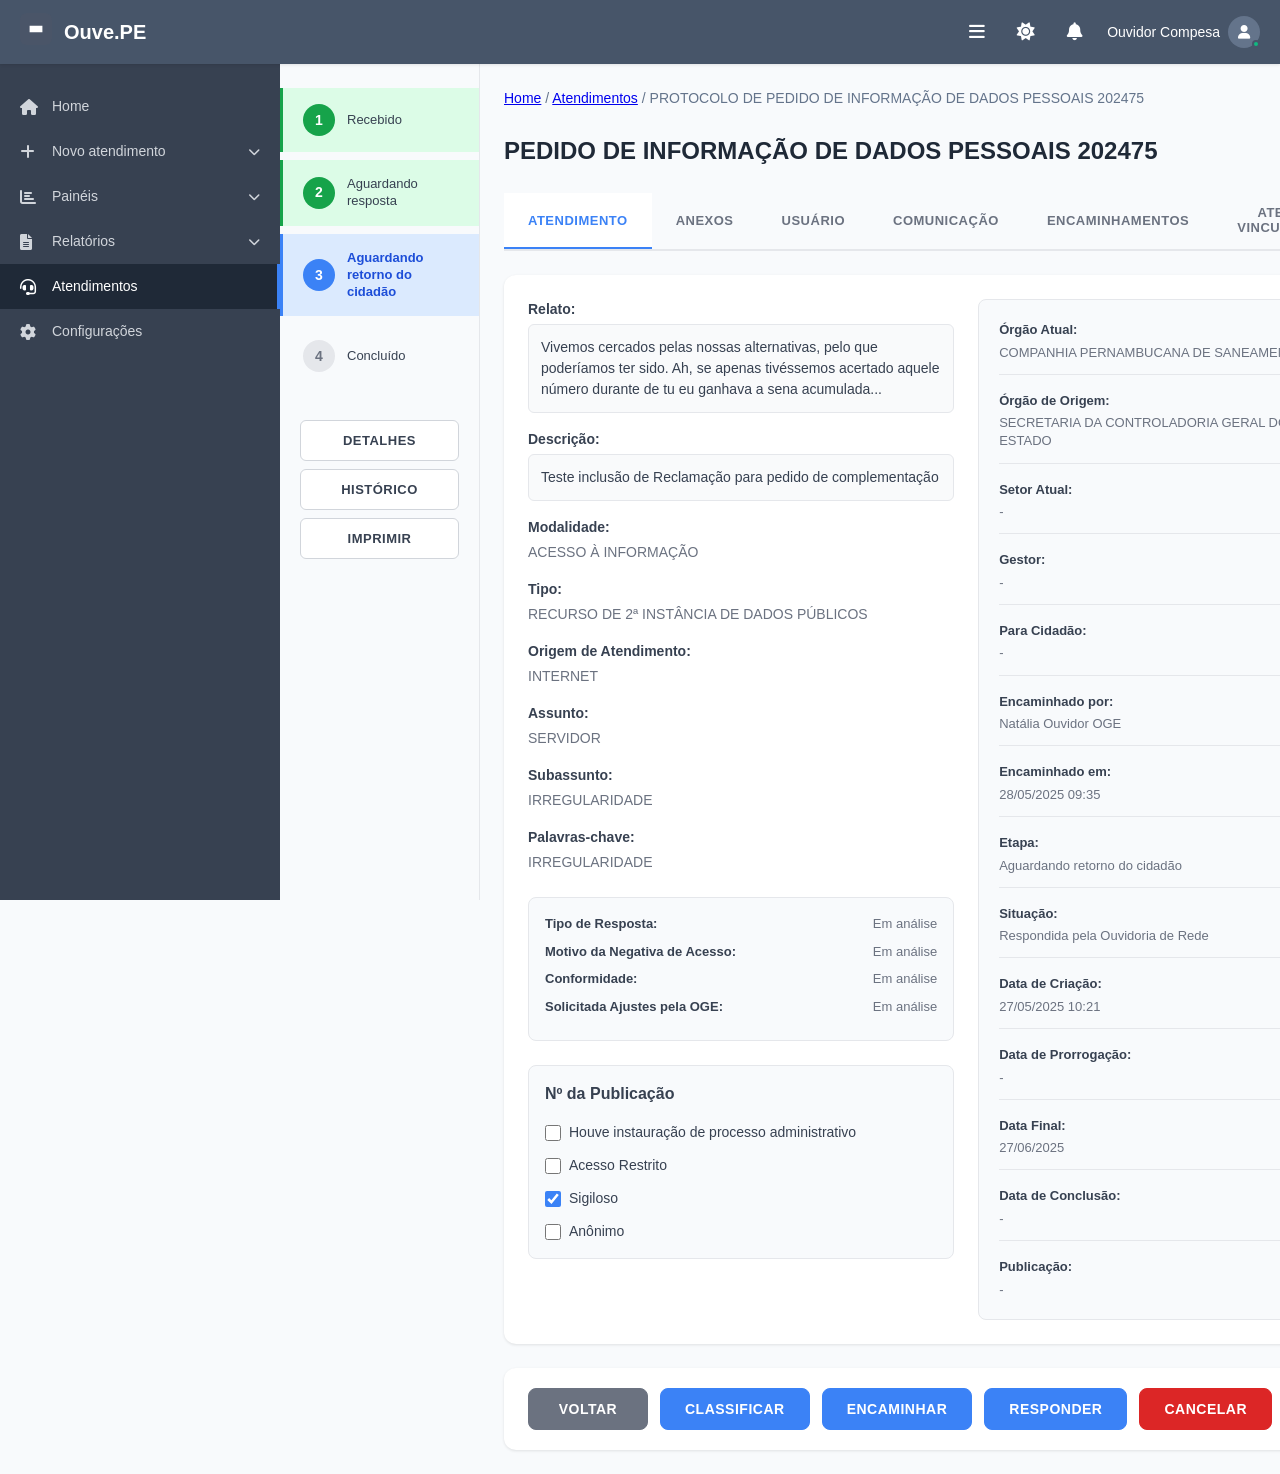
==== workspace/mockup/detalhes.html @ 08231176 "create requirments doc and mockup base" ====
<!DOCTYPE html>
<html lang="pt-BR">
<head>
    <meta charset="UTF-8">
    <meta name="viewport" content="width=device-width, initial-scale=1.0">
    <title>Detalhes do Atendimento - Ouve.PE</title>
    <link rel="stylesheet" href="styles.css">
    <link rel="stylesheet" href="detalhes.css">
    <link href="https://cdnjs.cloudflare.com/ajax/libs/font-awesome/6.0.0/css/all.min.css" rel="stylesheet">
</head>
<body>
    <!-- Header -->
    <header class="header">
        <div class="header-left">
            <div class="logo">
                <img src="[data-uri]" alt="UPE Logo">
            </div>
            <h1 class="title">Ouve.PE</h1>
        </div>
        <div class="header-right">
            <button class="header-btn">
                <i class="fas fa-bars"></i>
            </button>
            <button class="header-btn theme-toggle">
                <i class="fas fa-sun"></i>
            </button>
            <button class="header-btn notifications">
                <i class="fas fa-bell"></i>
            </button>
            <div class="user-profile">
                <span class="user-name">Ouvidor Compesa</span>
                <div class="user-avatar">
                    <i class="fas fa-user"></i>
                </div>
                <div class="user-status"></div>
            </div>
        </div>
    </header>

    <div class="main-container">
        <!-- Main Sidebar -->
        <aside class="sidebar">
            <nav class="nav-menu">
                <a href="index.html" class="nav-item">
                    <i class="fas fa-home"></i>
                    <span>Home</span>
                </a>
                <a href="#" class="nav-item">
                    <i class="fas fa-plus"></i>
                    <span>Novo atendimento</span>
                    <i class="fas fa-chevron-down"></i>
                </a>
                <a href="#" class="nav-item">
                    <i class="fas fa-chart-bar"></i>
                    <span>Painéis</span>
                    <i class="fas fa-chevron-down"></i>
                </a>
                <a href="#" class="nav-item">
                    <i class="fas fa-file-alt"></i>
                    <span>Relatórios</span>
                    <i class="fas fa-chevron-down"></i>
                </a>
                <a href="atendimentos.html" class="nav-item active">
                    <i class="fas fa-headset"></i>
                    <span>Atendimentos</span>
                </a>
                <a href="#" class="nav-item">
                    <i class="fas fa-cog"></i>
                    <span>Configurações</span>
                </a>
            </nav>
        </aside>

        <!-- Secondary Sidebar - Stages -->
        <aside class="stages-sidebar">
            <div class="stage-item" data-stage="1">
                <div class="stage-number">1</div>
                <div class="stage-label">Recebido</div>
            </div>
            <div class="stage-item" data-stage="2">
                <div class="stage-number">2</div>
                <div class="stage-label">Aguardando resposta</div>
            </div>
            <div class="stage-item active" data-stage="3">
                <div class="stage-number">3</div>
                <div class="stage-label">Aguardando retorno do cidadão</div>
            </div>
            <div class="stage-item" data-stage="4">
                <div class="stage-number">4</div>
                <div class="stage-label">Concluído</div>
            </div>

            <!-- Action Buttons -->
            <div class="action-buttons">
                <button class="action-btn" onclick="showDetails()">DETALHES</button>
                <button class="action-btn" onclick="showHistory()">HISTÓRICO</button>
                <button class="action-btn" onclick="printDetails()">IMPRIMIR</button>
            </div>
        </aside>

        <!-- Main Content -->
        <main class="details-content">
            <!-- Breadcrumb -->
            <div class="breadcrumb">
                <a href="index.html">Home</a>
                <span class="separator">/</span>
                <a href="atendimentos.html">Atendimentos</a>
                <span class="separator">/</span>
                <span id="protocol-breadcrumb">PROTOCOLO DE PEDIDO DE DADOS PESSOAIS 202475</span>
            </div>

            <!-- Page Title -->
            <h1 class="page-title" id="page-title">PEDIDO DE INFORMAÇÃO DE DADOS PESSOAIS 202475</h1>

            <!-- Tabs -->
            <div class="tabs-container">
                <div class="tabs">
                    <button class="tab active" data-tab="atendimento">ATENDIMENTO</button>
                    <button class="tab" data-tab="anexos">ANEXOS</button>
                    <button class="tab" data-tab="usuario">USUÁRIO</button>
                    <button class="tab" data-tab="comunicacao">COMUNICAÇÃO</button>
                    <button class="tab" data-tab="encaminhamentos">ENCAMINHAMENTOS</button>
                    <button class="tab" data-tab="vinculados">ATEND. VINCULADOS</button>
                </div>
            </div>

            <!-- Tab Content -->
            <div class="tab-content">
                <!-- Atendimento Tab -->
                <div class="tab-pane active" id="atendimento">
                    <div class="content-grid">
                        <!-- Left Column -->
                        <div class="left-column">
                            <!-- Case Details -->
                            <div class="case-details">
                                <div class="detail-row">
                                    <label>Relato:</label>
                                    <div class="detail-text" id="relato-text">
                                        Vivemos cercados pelas nossas alternativas, pelo que poderíamos ter sido.
                                        Ah, se apenas tivéssemos acertado aquele número durante de tu eu ganhava a sena acumulada...
                                    </div>
                                </div>

                                <div class="detail-row">
                                    <label>Descrição:</label>
                                    <div class="detail-text" id="descricao-text">
                                        Teste inclusão de Reclamação para pedido de complementação
                                    </div>
                                </div>

                                <div class="detail-row">
                                    <label>Modalidade:</label>
                                    <span id="modalidade" class="editable-field">ACESSO À INFORMAÇÃO</span>
                                    <select id="modalidade-select" class="edit-field" style="display: none;">
                                        <option value="ACESSO À INFORMAÇÃO">ACESSO À INFORMAÇÃO</option>
                                        <option value="MANIFESTAÇÃO">MANIFESTAÇÃO</option>
                                        <option value="DENÚNCIA">DENÚNCIA</option>
                                        <option value="SUGESTÃO">SUGESTÃO</option>
                                        <option value="ELOGIO">ELOGIO</option>
                                    </select>
                                </div>

                                <div class="detail-row">
                                    <label>Tipo:</label>
                                    <span id="tipo" class="editable-field">PEDIDO DE INFORMAÇÃO DE DADOS PESSOAIS</span>
                                    <select id="tipo-select" class="edit-field" style="display: none;">
                                        <option value="PEDIDO DE INFORMAÇÃO DE DADOS PESSOAIS">PEDIDO DE INFORMAÇÃO DE DADOS PESSOAIS</option>
                                        <option value="PEDIDO DE INFORMAÇÃO DE DADOS PÚBLICOS">PEDIDO DE INFORMAÇÃO DE DADOS PÚBLICOS</option>
                                        <option value="RECURSO DE 1ª INSTÂNCIA">RECURSO DE 1ª INSTÂNCIA</option>
                                        <option value="RECURSO DE 2ª INSTÂNCIA">RECURSO DE 2ª INSTÂNCIA</option>
                                        <option value="RECLAMAÇÃO">RECLAMAÇÃO</option>
                                    </select>
                                </div>

                                <div class="detail-row">
                                    <label>Origem de Atendimento:</label>
                                    <span id="origem" class="editable-field">INTERNET</span>
                                    <select id="origem-select" class="edit-field" style="display: none;">
                                        <option value="INTERNET">INTERNET</option>
                                        <option value="PRESENCIAL">PRESENCIAL</option>
                                        <option value="TELEFONE">TELEFONE</option>
                                        <option value="CARTA">CARTA</option>
                                        <option value="E-MAIL">E-MAIL</option>
                                    </select>
                                </div>

                                <div class="detail-row">
                                    <label>Assunto:</label>
                                    <span id="assunto" class="editable-field">SERVIDOR</span>
                                    <select id="assunto-select" class="edit-field" style="display: none;">
                                        <option value="SERVIDOR">SERVIDOR</option>
                                        <option value="ATENDIMENTO">ATENDIMENTO</option>
                                        <option value="POLÍTICA PÚBLICA">POLÍTICA PÚBLICA</option>
                                        <option value="INFRAESTRUTURA">INFRAESTRUTURA</option>
                                        <option value="OUTROS">OUTROS</option>
                                    </select>
                                </div>

                                <div class="detail-row">
                                    <label>Subassunto:</label>
                                    <span id="subassunto" class="editable-field">IRREGULARIDADE</span>
                                    <select id="subassunto-select" class="edit-field" style="display: none;">
                                        <option value="IRREGULARIDADE">IRREGULARIDADE</option>
                                        <option value="DESEMPENHO">DESEMPENHO</option>
                                        <option value="CONDUTA">CONDUTA</option>
                                        <option value="TRANSPARÊNCIA">TRANSPARÊNCIA</option>
                                        <option value="OUTROS">OUTROS</option>
                                    </select>
                                </div>

                                <div class="detail-row">
                                    <label>Palavras-chave:</label>
                                    <span id="palavras-chave" class="editable-field">IRREGULARIDADE</span>
                                    <input type="text" id="palavras-chave-input" class="edit-field" value="IRREGULARIDADE" style="display: none;">
                                </div>
                            </div>

                            <!-- Response Section -->
                            <div class="response-section" id="response-section">
                                <div class="response-header">
                                    <label>Tipo de Resposta:</label>
                                    <span id="tipo-resposta" class="editable-field">Em análise</span>
                                    <select id="tipo-resposta-select" class="edit-field" style="display: none;">
                                        <option value="Em análise">Em análise</option>
                                        <option value="Acesso concedido">Acesso concedido</option>
                                        <option value="Acesso negado">Acesso negado</option>
                                        <option value="Acesso parcialmente concedido">Acesso parcialmente concedido</option>
                                        <option value="Não se aplica">Não se aplica</option>
                                    </select>
                                </div>

                                <div class="response-header">
                                    <label>Motivo da Negativa de Acesso:</label>
                                    <span id="motivo-negativa" class="editable-field">Em análise</span>
                                    <select id="motivo-negativa-select" class="edit-field" style="display: none;">
                                        <option value="Em análise">Em análise</option>
                                        <option value="Dados pessoais">Dados pessoais</option>
                                        <option value="Segurança da sociedade">Segurança da sociedade</option>
                                        <option value="Informação sigilosa">Informação sigilosa</option>
                                        <option value="Não existe informação">Não existe informação</option>
                                        <option value="Outros">Outros</option>
                                    </select>
                                </div>

                                <div class="response-header">
                                    <label>Conformidade:</label>
                                    <span id="conformidade" class="editable-field">Em análise</span>
                                    <select id="conformidade-select" class="edit-field" style="display: none;">
                                        <option value="Em análise">Em análise</option>
                                        <option value="Conforme">Conforme</option>
                                        <option value="Não conforme">Não conforme</option>
                                        <option value="Parcialmente conforme">Parcialmente conforme</option>
                                    </select>
                                </div>

                                <div class="response-header">
                                    <label>Solicitada Ajustes pela OGE:</label>
                                    <span id="ajustes-oge" class="editable-field">Em análise</span>
                                    <select id="ajustes-oge-select" class="edit-field" style="display: none;">
                                        <option value="Em análise">Em análise</option>
                                        <option value="Sim">Sim</option>
                                        <option value="Não">Não</option>
                                        <option value="Pendente">Pendente</option>
                                    </select>
                                </div>
                            </div>

                            <!-- Classification Actions -->
                            <div class="classification-actions" id="classification-actions">
                                <button class="save-btn" onclick="saveClassification()">SALVAR</button>
                                <button class="cancel-btn" onclick="cancelClassification()">CANCELAR</button>
                            </div>

                            <!-- Publication Section -->
                            <div class="publication-section">
                                <h3>Nº da Publicação</h3>
                                <div class="checkbox-group">
                                    <label class="checkbox-item">
                                        <input type="checkbox" id="houveInstauracao">
                                        <span>Houve instauração de processo administrativo</span>
                                    </label>
                                    <label class="checkbox-item">
                                        <input type="checkbox" id="acessoRestrito">
                                        <span>Acesso Restrito</span>
                                    </label>
                                    <label class="checkbox-item">
                                        <input type="checkbox" id="sigiloso" checked>
                                        <span>Sigiloso</span>
                                    </label>
                                    <label class="checkbox-item">
                                        <input type="checkbox" id="anonimo">
                                        <span>Anônimo</span>
                                    </label>
                                </div>
                            </div>

                            <!-- Text Editor -->
                            <div class="text-editor" id="text-editor" style="display: none;">
                                <div class="editor-toolbar">
                                    <button class="editor-btn" data-command="bold"><strong>B</strong></button>
                                    <button class="editor-btn" data-command="italic"><em>I</em></button>
                                    <button class="editor-btn" data-command="underline"><u>U</u></button>
                                </div>
                                <div class="editor-content" contenteditable="true" id="editor-content">
                                    Vivemos cercados pelas nossas alternativas, pelo que poderíamos ter sido.
                                    Ah, se apenas tivéssemos acertado aquele número funcionário e eu ganhava a sena acumulada...
                                </div>
                            </div>
                        </div>

                        <!-- Right Column -->
                        <div class="right-column">
                            <div class="info-panel">
                                <div class="info-row">
                                    <label>Órgão Atual:</label>
                                    <span>COMPANHIA PERNAMBUCANA DE SANEAMENTO</span>
                                </div>

                                <div class="info-row">
                                    <label>Órgão de Origem:</label>
                                    <span id="orgao-origem">SECRETARIA DA CONTROLADORIA GERAL DO ESTADO</span>
                                </div>

                                <div class="info-row">
                                    <label>Setor Atual:</label>
                                    <span id="setor-atual">-</span>
                                </div>

                                <div class="info-row">
                                    <label>Gestor:</label>
                                    <span id="gestor">-</span>
                                    <select id="gestor-select" style="display: none;">
                                        <option value="">Selecione...</option>
                                        <option value="gestor1">Gestor Administrativo</option>
                                        <option value="gestor2">Gestor Técnico</option>
                                        <option value="gestor3">Gestor de Atendimento</option>
                                        <option value="gestor4">Supervisor de Setor</option>
                                    </select>
                                </div>

                                <div class="info-row">
                                    <label>Para Cidadão:</label>
                                    <span id="para-cidadao-span">-</span>
                                    <select id="para-cidadao-select" style="display: none;">
                                        <option value="">Selecione...</option>
                                        <option value="sim">Sim</option>
                                        <option value="nao">Não</option>
                                    </select>
                                </div>

                                <div class="info-row">
                                    <label>Encaminhado por:</label>
                                    <span id="encaminhado-por">Natália Ouvidor OGE</span>
                                </div>

                                <div class="info-row">
                                    <label>Encaminhado em:</label>
                                    <span id="encaminhado-em">28/05/2025 09:35</span>
                                </div>

                                <div class="info-row">
                                    <label>Etapa:</label>
                                    <span id="etapa">Aguardando resposta</span>
                                </div>

                                <div class="info-row">
                                    <label>Situação:</label>
                                    <span id="situacao">Recebida pela Ouvidoria de Rede</span>
                                </div>

                                <div class="info-row">
                                    <label>Data de Criação:</label>
                                    <span id="data-criacao">27/05/2025 10:21</span>
                                </div>

                                <div class="info-row">
                                    <label>Data de Prorrogação:</label>
                                    <span id="data-prorrogacao">-</span>
                                </div>

                                <div class="info-row">
                                    <label>Data Final:</label>
                                    <span id="data-final">27/06/2025</span>
                                </div>

                                <div class="info-row">
                                    <label>Data de Conclusão:</label>
                                    <span id="data-conclusao">-</span>
                                </div>

                                <div class="info-row">
                                    <label>Publicação:</label>
                                    <span id="publicacao">-</span>
                                </div>
                            </div>
                        </div>
                    </div>
                </div>

                <!-- Other tabs content (placeholder) -->
                <div class="tab-pane" id="anexos">
                    <p>Conteúdo da aba Anexos...</p>
                </div>
                <div class="tab-pane" id="usuario">
                    <p>Conteúdo da aba Usuário...</p>
                </div>
                <div class="tab-pane" id="comunicacao">
                    <p>Conteúdo da aba Comunicação...</p>
                </div>
                <div class="tab-pane" id="encaminhamentos">
                    <p>Conteúdo da aba Encaminhamentos...</p>
                </div>
                <div class="tab-pane" id="vinculados">
                    <p>Conteúdo da aba Atendimentos Vinculados...</p>
                </div>
            </div>

            <!-- Forward Actions (hidden by default) -->
            <div class="forward-actions" id="forward-actions" style="display: none;">
                <button class="action-btn secondary" onclick="cancelForward()">CANCELAR</button>
                <button class="action-btn success" onclick="saveForward()">SALVAR ENCAMINHAMENTO</button>
            </div>

            <!-- Bottom Actions -->
            <div class="bottom-actions" id="bottom-actions">
                <button class="action-btn secondary" onclick="goBack()">VOLTAR</button>
                <button class="action-btn primary" onclick="classifyCase()">CLASSIFICAR</button>
                <button class="action-btn primary" onclick="forwardCase()" style="display: none;">ENCAMINHAR</button>
                <button class="action-btn primary" onclick="respondCase()" style="display: none;">RESPONDER</button>
                <button class="action-btn danger" onclick="cancelCase()" style="display: none;">CANCELAR</button>
                <button class="action-btn info" onclick="reopenCase()">REABRIR</button>
            </div>
        </main>
    </div>

    <!-- Modal de Resposta -->
    <div id="response-modal" class="modal-overlay" style="display: none;">
        <div class="modal-content">
            <div class="modal-header">
                <h3>Informe uma orientação</h3>
                <button class="modal-close" onclick="closeResponseModal()">×</button>
            </div>
            
            <div class="modal-body">
                <div class="modal-form-row">
                    <div class="form-group">
                        <label for="tipo-resposta">Tipo de Resposta *</label>
                        <select id="tipo-resposta" required>
                            <option value="">Selecione...</option>
                            <option value="parcial">Parcial</option>
                            <option value="final">Final</option>
                            <option value="complementacao">Complementação do Cidadão</option>
                        </select>
                    </div>
                    
                    <div class="form-group">
                        <label for="para-cidadao">Para Cidadão</label>
                        <select id="para-cidadao">
                            <option value="">Selecione...</option>
                            <option value="sim">Sim</option>
                            <option value="nao">Não</option>
                        </select>
                    </div>
                </div>

                <div class="form-group full-width">
                    <label for="modelo-resposta">Modelo de Resposta</label>
                    <select id="modelo-resposta">
                        <option value="">Selecione...</option>
                        <option value="manifestacao-encaminhamento-externo">MANIFESTAÇÃO - ENCAMINHAMENTO EXTERNO PARA ÓRGÃO COMPETENTE</option>
                        <option value="manifestacao-encaminhamento-gestor">MANIFESTAÇÃO - ENCAMINHAMENTO PARA O GESTOR COMPETENTE</option>
                        <option value="manifestacao-prorrogacao">MANIFESTAÇÃO - PRORROGAÇÃO</option>
                        <option value="manifestacao-resposta-conclusiva-cidadao">MANIFESTAÇÃO - RESPOSTA CONCLUSIVA AO CIDADÃO</option>
                        <option value="manifestacao-resposta-conclusiva-falta">MANIFESTAÇÃO - RESPOSTA CONCLUSIVA POR FALTA DE COMPLEMENTAÇÃO</option>
                        <option value="manifestacao-resposta-parcial">MANIFESTAÇÃO - RESPOSTA PARCIAL INFORMANDO ENCAMINHAMENTO INTERNO - CIDADÃO</option>
                        <option value="manifestacao-solicitacao-complementacao">MANIFESTAÇÃO - SOLICITAÇÃO DE COMPLEMENTAÇÃO</option>
                        <option value="pai-conclusao-pedido">PAI - CONCLUSÃO DE PEDIDO DE ACESSO À INFORMAÇÃO</option>
                        <option value="pai-encaminhamento-administrativa">PAI - ENCAMINHAMENTO PARA AUT ADMINISTRATIVA</option>
                        <option value="pai-encaminhamento-gestor">PAI - ENCAMINHAMENTO PARA O GESTOR COMPETENTE</option>
                        <option value="pai-justificativa-prorrogacao">PAI - JUSTIFICATIVA DE PRORROGAÇÃO DE PAI PARA CIDADÃO</option>
                        <option value="pai-resposta-parcial">PAI - RESPOSTA PARCIAL AO CIDADÃO DO ENCAMINHAMENTO PARA SETOR</option>
                    </select>
                </div>

                <div class="text-editor">
                    <div class="editor-toolbar">
                        <button type="button" class="editor-btn" title="Negrito">
                            <i class="fas fa-bold"></i>
                        </button>
                        <button type="button" class="editor-btn" title="Itálico">
                            <i class="fas fa-italic"></i>
                        </button>
                        <button type="button" class="editor-btn" title="Sublinhado">
                            <i class="fas fa-underline"></i>
                        </button>
                    </div>
                    <textarea id="response-text" placeholder="Digite sua resposta aqui..."></textarea>
                </div>

                <div class="file-upload-area">
                    <i class="fas fa-paperclip"></i>
                    <span>Clique para adicionar arquivos</span>
                    <input type="file" multiple style="display: none;">
                </div>
            </div>

            <div class="modal-footer">
                <button class="modal-btn secondary" onclick="closeResponseModal()">CANCELAR</button>
                <button class="modal-btn primary" onclick="saveResponse()">SALVAR</button>
            </div>
        </div>
    </div>

    <script src="script.js"></script>
    <script src="detalhes.js"></script>
</body>
</html>
---- workspace/mockup/styles.css ----
* {
    margin: 0;
    padding: 0;
    box-sizing: border-box;
}

body {
    font-family: -apple-system, BlinkMacSystemFont, 'Segoe UI', Roboto, sans-serif;
    background-color: #f8fafc;
    color: #334155;
    line-height: 1.5;
}

/* Header */
.header {
    background-color: #475569;
    color: white;
    padding: 0 20px;
    height: 64px;
    display: flex;
    align-items: center;
    justify-content: space-between;
    position: fixed;
    top: 0;
    left: 0;
    right: 0;
    z-index: 1000;
    box-shadow: 0 1px 3px rgba(0, 0, 0, 0.1);
}

.header-left {
    display: flex;
    align-items: center;
    gap: 12px;
}

.logo img {
    width: 32px;
    height: 32px;
    border-radius: 6px;
}

.title {
    font-size: 20px;
    font-weight: 600;
}

.header-right {
    display: flex;
    align-items: center;
    gap: 16px;
}

.header-btn {
    background: none;
    border: none;
    color: white;
    font-size: 18px;
    cursor: pointer;
    padding: 8px;
    border-radius: 6px;
    transition: background-color 0.2s;
}

.header-btn:hover {
    background-color: rgba(255, 255, 255, 0.1);
}

.user-profile {
    display: flex;
    align-items: center;
    gap: 8px;
    position: relative;
}

.user-name {
    font-size: 14px;
    font-weight: 500;
}

.user-avatar {
    width: 32px;
    height: 32px;
    background-color: #64748b;
    border-radius: 50%;
    display: flex;
    align-items: center;
    justify-content: center;
    font-size: 14px;
}

.user-status {
    width: 8px;
    height: 8px;
    background-color: #10b981;
    border-radius: 50%;
    position: absolute;
    bottom: 0;
    right: 0;
    border: 2px solid #475569;
}

/* Main Container */
.main-container {
    display: flex;
    margin-top: 64px;
    min-height: calc(100vh - 64px);
}

/* Sidebar */
.sidebar {
    width: 280px;
    background-color: #374151;
    color: white;
    position: fixed;
    left: 0;
    top: 64px;
    bottom: 0;
    overflow-y: auto;
}

.nav-menu {
    padding: 20px 0;
}

.nav-item {
    display: flex;
    align-items: center;
    gap: 12px;
    padding: 12px 20px;
    color: #d1d5db;
    text-decoration: none;
    font-size: 14px;
    font-weight: 500;
    transition: all 0.2s;
    position: relative;
}

.nav-item:hover {
    background-color: #4b5563;
    color: white;
}

.nav-item.active {
    background-color: #1f2937;
    color: white;
    border-right: 3px solid #3b82f6;
}

.nav-item i:first-child {
    width: 20px;
    font-size: 16px;
}

.nav-item .fas.fa-chevron-down {
    margin-left: auto;
    font-size: 12px;
}

/* Main Content */
.main-content {
    flex: 1;
    margin-left: 280px;
    padding: 24px;
    background-color: #f8fafc;
}

.breadcrumb {
    margin-bottom: 24px;
    font-size: 14px;
    color: #64748b;
}

.dashboard {
    display: flex;
    flex-direction: column;
    gap: 32px;
}

/* Dashboard Sections */
.dashboard-section {
    background: white;
    border-radius: 12px;
    padding: 24px;
    box-shadow: 0 1px 3px rgba(0, 0, 0, 0.1);
}

.section-header {
    display: flex;
    align-items: center;
    justify-content: space-between;
    margin-bottom: 24px;
}

.section-header h2 {
    font-size: 14px;
    font-weight: 600;
    color: #64748b;
    letter-spacing: 0.5px;
}

.expand-btn {
    background: none;
    border: none;
    color: #64748b;
    cursor: pointer;
    padding: 4px;
    border-radius: 4px;
}

.expand-btn:hover {
    background-color: #f1f5f9;
}

/* Cards Grid */
.cards-grid {
    display: grid;
    grid-template-columns: repeat(3, 1fr);
    gap: 20px;
}

/* Cards */
.card {
    border-radius: 12px;
    padding: 24px;
    display: flex;
    align-items: center;
    justify-content: space-between;
    min-height: 120px;
    position: relative;
    overflow: hidden;
}

.card-content {
    flex: 1;
}

.card-number {
    font-size: 32px;
    font-weight: 700;
    line-height: 1;
    margin-bottom: 8px;
}

.card-label {
    font-size: 14px;
    font-weight: 500;
    line-height: 1.3;
    opacity: 0.9;
}

.card-icon {
    background-color: rgba(0, 0, 0, 0.1);
    border-radius: 8px;
    width: 48px;
    height: 48px;
    display: flex;
    align-items: center;
    justify-content: center;
    font-size: 20px;
}

/* Card Colors */
.card-orange {
    background: linear-gradient(135deg, #f59e0b 0%, #d97706 100%);
    color: white;
}

.card-green {
    background: linear-gradient(135deg, #10b981 0%, #059669 100%);
    color: white;
}

.card-purple {
    background: linear-gradient(135deg, #8b5cf6 0%, #7c3aed 100%);
    color: white;
}

.card-blue {
    background: linear-gradient(135deg, #3b82f6 0%, #2563eb 100%);
    color: white;
}

.card-purple-dark {
    background: linear-gradient(135deg, #7c3aed 0%, #6d28d9 100%);
    color: white;
}

.card-red {
    background: linear-gradient(135deg, #dc2626 0%, #b91c1c 100%);
    color: white;
}

/* Responsive Design */
@media (max-width: 1024px) {
    .sidebar {
        transform: translateX(-100%);
        transition: transform 0.3s ease;
        z-index: 999;
    }
    
    .sidebar.mobile-open {
        transform: translateX(0);
    }
    
    .main-content {
        margin-left: 0;
    }
    
    .cards-grid {
        grid-template-columns: repeat(2, 1fr);
    }
}

@media (max-width: 768px) {
    .header {
        padding: 0 16px;
    }
    
    .header-left .title {
        font-size: 18px;
    }
    
    .user-name {
        display: none;
    }
    
    .main-content {
        padding: 16px;
    }
    
    .cards-grid {
        grid-template-columns: 1fr;
    }
    
    .card {
        padding: 20px;
        min-height: 100px;
    }
    
    .card-number {
        font-size: 28px;
    }
    
    .card-label {
        font-size: 13px;
    }
}

/* Hover Effects */
.card {
    transition: transform 0.2s, box-shadow 0.2s;
}

.card:hover {
    transform: translateY(-2px);
    box-shadow: 0 4px 12px rgba(0, 0, 0, 0.15);
}

/* Animation for cards */
@keyframes fadeInUp {
    from {
        opacity: 0;
        transform: translateY(20px);
    }
    to {
        opacity: 1;
        transform: translateY(0);
    }
}

.card {
    animation: fadeInUp 0.6s ease-out;
}

.card:nth-child(1) { animation-delay: 0.1s; }
.card:nth-child(2) { animation-delay: 0.2s; }
.card:nth-child(3) { animation-delay: 0.3s; }
.card:nth-child(4) { animation-delay: 0.4s; }
.card:nth-child(5) { animation-delay: 0.5s; }
.card:nth-child(6) { animation-delay: 0.6s; }
---- workspace/mockup/detalhes.css ----
/* Estilos específicos para a página de detalhes */

/* Ajustar container principal para acomodar duas sidebars */
.main-container {
    display: flex;
    margin-top: 64px;
    min-height: calc(100vh - 64px);
}

/* Sidebar principal */
.sidebar {
    width: 280px;
    position: fixed;
    left: 0;
    top: 64px;
    bottom: 0;
}

/* Sidebar de estágios */
.stages-sidebar {
    width: 200px;
    background: #f8fafc;
    border-right: 1px solid #e5e7eb;
    padding: 24px 0;
    margin-left: 280px;
    position: fixed;
    top: 64px;
    bottom: 0;
    overflow-y: auto;
}

/* Stage Items */
.stage-item {
    display: flex;
    align-items: center;
    padding: 16px 20px;
    margin-bottom: 8px;
    cursor: pointer;
    transition: all 0.2s;
    border-left: 3px solid transparent;
}

.stage-item:hover {
    background-color: #f1f5f9;
}

.stage-item.active {
    background-color: #dbeafe;
    border-left-color: #3b82f6;
}

.stage-item.completed {
    background-color: #dcfce7;
    border-left-color: #16a34a;
}

.stage-number {
    width: 32px;
    height: 32px;
    border-radius: 50%;
    background-color: #e5e7eb;
    color: #6b7280;
    display: flex;
    align-items: center;
    justify-content: center;
    font-weight: 600;
    font-size: 14px;
    margin-right: 12px;
    flex-shrink: 0;
}

.stage-item.active .stage-number {
    background-color: #3b82f6;
    color: white;
}

.stage-item.completed .stage-number {
    background-color: #16a34a;
    color: white;
}

.stage-label {
    font-size: 13px;
    font-weight: 500;
    color: #374151;
    line-height: 1.3;
}

.stage-item.active .stage-label {
    color: #1d4ed8;
    font-weight: 600;
}

/* Action Buttons in Sidebar */
.action-buttons {
    margin-top: 32px;
    padding: 0 20px;
}

.action-btn {
    width: 100%;
    padding: 12px 16px;
    margin-bottom: 8px;
    border: 1px solid #d1d5db;
    background: white;
    color: #374151;
    border-radius: 6px;
    font-size: 13px;
    font-weight: 600;
    cursor: pointer;
    transition: all 0.2s;
    text-transform: uppercase;
    letter-spacing: 0.5px;
}

.action-btn:hover {
    background-color: #f9fafb;
    border-color: #9ca3af;
}

/* Main Content */
.details-content {
    flex: 1;
    margin-left: 480px; /* 280px (main sidebar) + 200px (stages sidebar) */
    padding: 24px;
    background-color: #f8fafc;
}

/* Page Title */
.page-title {
    font-size: 24px;
    font-weight: 700;
    color: #1f2937;
    margin-bottom: 24px;
}

/* Tabs */
.tabs-container {
    margin-bottom: 24px;
}

.tabs {
    display: flex;
    border-bottom: 2px solid #e5e7eb;
    margin-bottom: 0;
}

.tab {
    padding: 12px 24px;
    background: none;
    border: none;
    font-size: 13px;
    font-weight: 600;
    color: #6b7280;
    cursor: pointer;
    border-bottom: 2px solid transparent;
    transition: all 0.2s;
    text-transform: uppercase;
    letter-spacing: 0.5px;
}

.tab:hover {
    color: #374151;
    background-color: #f9fafb;
}

.tab.active {
    color: #3b82f6;
    border-bottom-color: #3b82f6;
    background-color: white;
}

/* Tab Content */
.tab-content {
    background: white;
    border-radius: 12px;
    padding: 24px;
    box-shadow: 0 1px 3px rgba(0, 0, 0, 0.1);
    margin-bottom: 24px;
}

.tab-pane {
    display: none;
}

.tab-pane.active {
    display: block;
}

/* Content Grid */
.content-grid {
    display: grid;
    grid-template-columns: 1fr 400px;
    gap: 32px;
}

/* Left Column */
.left-column {
    display: flex;
    flex-direction: column;
    gap: 24px;
}

/* Case Details */
.case-details {
    display: flex;
    flex-direction: column;
    gap: 16px;
}

.detail-row {
    display: flex;
    flex-direction: column;
    gap: 4px;
}

.detail-row label {
    font-weight: 600;
    color: #374151;
    font-size: 14px;
}

.detail-row span {
    color: #6b7280;
    font-size: 14px;
}

.detail-text {
    background-color: #f9fafb;
    padding: 12px;
    border-radius: 6px;
    color: #374151;
    font-size: 14px;
    line-height: 1.5;
    border: 1px solid #e5e7eb;
}

/* Response Section */
.response-section {
    padding: 16px;
    background-color: #f8fafc;
    border-radius: 8px;
    border: 1px solid #e5e7eb;
}

.response-header {
    display: flex;
    justify-content: space-between;
    align-items: center;
    margin-bottom: 8px;
    font-size: 13px;
}

.response-header label {
    font-weight: 600;
    color: #374151;
}

.response-header span {
    color: #6b7280;
}

/* Publication Section */
.publication-section {
    padding: 16px;
    background-color: #f8fafc;
    border-radius: 8px;
    border: 1px solid #e5e7eb;
}

.publication-section h3 {
    font-size: 16px;
    font-weight: 600;
    color: #374151;
    margin-bottom: 16px;
}

.checkbox-group {
    display: flex;
    flex-direction: column;
    gap: 12px;
}

.checkbox-item {
    display: flex;
    align-items: center;
    gap: 8px;
    cursor: pointer;
    font-size: 14px;
    color: #374151;
}

.checkbox-item input[type="checkbox"] {
    width: 16px;
    height: 16px;
    accent-color: #3b82f6;
}

/* Text Editor */
.text-editor {
    border: 1px solid #d1d5db;
    border-radius: 8px;
    overflow: hidden;
}

.editor-toolbar {
    background-color: #f9fafb;
    padding: 8px 12px;
    border-bottom: 1px solid #e5e7eb;
    display: flex;
    gap: 8px;
}

.editor-btn {
    padding: 6px 10px;
    border: 1px solid #d1d5db;
    background: white;
    border-radius: 4px;
    cursor: pointer;
    font-size: 14px;
    color: #374151;
    transition: all 0.2s;
}

.editor-btn:hover {
    background-color: #f3f4f6;
}

.editor-btn.active {
    background-color: #dbeafe;
    border-color: #3b82f6;
    color: #1d4ed8;
}

.editor-content {
    padding: 16px;
    min-height: 120px;
    font-size: 14px;
    line-height: 1.5;
    color: #374151;
    outline: none;
}

.editor-content:focus {
    background-color: #fefefe;
}

/* Right Column */
.right-column {
    display: flex;
    flex-direction: column;
}

/* Info Panel */
.info-panel {
    background-color: #f8fafc;
    border: 1px solid #e5e7eb;
    border-radius: 8px;
    padding: 20px;
}

.info-row {
    display: flex;
    flex-direction: column;
    gap: 4px;
    margin-bottom: 16px;
    padding-bottom: 12px;
    border-bottom: 1px solid #e5e7eb;
}

.info-row:last-child {
    margin-bottom: 0;
    padding-bottom: 0;
    border-bottom: none;
}

.info-row label {
    font-weight: 600;
    color: #374151;
    font-size: 13px;
}

.info-row span {
    color: #6b7280;
    font-size: 13px;
    line-height: 1.4;
}

/* Bottom Actions */
.bottom-actions {
    display: flex;
    gap: 12px;
    justify-content: flex-start;
    padding: 20px 24px;
    background: white;
    border-radius: 12px;
    box-shadow: 0 1px 3px rgba(0, 0, 0, 0.1);
}

.bottom-actions .action-btn {
    width: auto;
    min-width: 120px;
    padding: 12px 24px;
    margin-bottom: 0;
    border-radius: 8px;
    font-size: 14px;
}

.bottom-actions .action-btn.primary {
    background-color: #3b82f6;
    color: white;
    border-color: #3b82f6;
}

.bottom-actions .action-btn.primary:hover {
    background-color: #2563eb;
    border-color: #2563eb;
}

.bottom-actions .action-btn.secondary {
    background-color: #6b7280;
    color: white;
    border-color: #6b7280;
}

.bottom-actions .action-btn.secondary:hover {
    background-color: #4b5563;
    border-color: #4b5563;
}

.bottom-actions .action-btn.danger {
    background-color: #dc2626;
    color: white;
    border-color: #dc2626;
}

.bottom-actions .action-btn.danger:hover {
    background-color: #b91c1c;
    border-color: #b91c1c;
}

.bottom-actions .action-btn.info {
    background-color: #0891b2;
    color: white;
    border-color: #0891b2;
}

.bottom-actions .action-btn.info:hover {
    background-color: #0e7490;
    border-color: #0e7490;
}

/* Responsive Design */
@media (max-width: 1400px) {
    .content-grid {
        grid-template-columns: 1fr 350px;
        gap: 24px;
    }
}

@media (max-width: 1200px) {
    .content-grid {
        grid-template-columns: 1fr;
        gap: 24px;
    }
    
    .right-column {
        order: -1;
    }
}

@media (max-width: 1024px) {
    .stages-sidebar {
        transform: translateX(-100%);
        transition: transform 0.3s ease;
        z-index: 999;
    }
    
    .stages-sidebar.mobile-open {
        transform: translateX(0);
    }
    
    .details-content {
        margin-left: 280px;
    }
}

@media (max-width: 768px) {
    .stages-sidebar {
        width: 100vw;
        margin-left: 0;
    }
    
    .details-content {
        margin-left: 0;
        padding: 16px;
    }
    
    .tabs {
        flex-wrap: wrap;
    }
    
    .tab {
        flex: 1;
        min-width: 120px;
        padding: 8px 12px;
        font-size: 12px;
    }
    
    .bottom-actions {
        flex-direction: column;
        padding: 16px;
    }
    
    .bottom-actions .action-btn {
        width: 100%;
        min-width: auto;
    }
}

/* Forward Actions */
.forward-actions {
    padding: 16px 24px;
    background: #f8f9fa;
    border-top: 1px solid #dee2e6;
    display: flex;
    justify-content: flex-end;
    gap: 12px;
}

.action-btn.success {
    background: #16a34a;
    color: white;
}

.action-btn.success:hover {
    background: #15803d;
}

/* Forward Mode Styling */
.info-row.forward-mode select {
    display: inline-block !important;
    width: 100%;
    padding: 6px 10px;
    border: 1px solid #3b82f6;
    border-radius: 4px;
    background: #f0f8ff;
    font-size: 13px;
}

.info-row.forward-mode span {
    display: none !important;
}

.info-row.forward-mode {
    background: #f0f8ff;
    padding: 8px;
    border-radius: 4px;
    border-left: 3px solid #3b82f6;
}

/* Modal de Resposta */
.modal-overlay {
    position: fixed;
    top: 0;
    left: 0;
    width: 100%;
    height: 100%;
    background: rgba(0, 0, 0, 0.5);
    z-index: 10000;
    display: flex;
    align-items: center;
    justify-content: center;
    padding: 20px;
}

.modal-content {
    background: white;
    border-radius: 8px;
    width: 100%;
    max-width: 800px;
    max-height: 90vh;
    overflow-y: auto;
    box-shadow: 0 10px 30px rgba(0, 0, 0, 0.3);
}

.modal-header {
    padding: 20px 24px;
    border-bottom: 1px solid #e5e7eb;
    display: flex;
    justify-content: space-between;
    align-items: center;
}

.modal-header h3 {
    margin: 0;
    font-size: 18px;
    font-weight: 600;
    color: #1f2937;
}

.modal-close {
    background: none;
    border: none;
    font-size: 24px;
    color: #6b7280;
    cursor: pointer;
    padding: 0;
    width: 30px;
    height: 30px;
    display: flex;
    align-items: center;
    justify-content: center;
    border-radius: 4px;
    transition: background-color 0.2s;
}

.modal-close:hover {
    background-color: #f3f4f6;
}

.modal-body {
    padding: 24px;
}

.modal-form-row {
    display: grid;
    grid-template-columns: 1fr 1fr;
    gap: 20px;
    margin-bottom: 20px;
}

.form-group {
    display: flex;
    flex-direction: column;
}

.form-group.full-width {
    grid-column: 1 / -1;
    margin-bottom: 20px;
}

.form-group label {
    font-weight: 500;
    margin-bottom: 6px;
    color: #374151;
    font-size: 14px;
}

.form-group select {
    padding: 10px 12px;
    border: 1px solid #d1d5db;
    border-radius: 6px;
    font-size: 14px;
    background: white;
    transition: border-color 0.2s;
}

.form-group select:focus {
    outline: none;
    border-color: #3b82f6;
    box-shadow: 0 0 0 3px rgba(59, 130, 246, 0.1);
}

.text-editor {
    margin-bottom: 20px;
}

.editor-toolbar {
    display: flex;
    gap: 8px;
    padding: 10px 12px;
    background: #f9fafb;
    border: 1px solid #d1d5db;
    border-bottom: none;
    border-radius: 6px 6px 0 0;
}

.editor-btn {
    background: none;
    border: 1px solid #d1d5db;
    border-radius: 4px;
    padding: 6px 8px;
    cursor: pointer;
    color: #374151;
    transition: all 0.2s;
}

.editor-btn:hover {
    background: #e5e7eb;
}

.editor-btn.active {
    background: #3b82f6;
    color: white;
    border-color: #3b82f6;
}

#response-text {
    width: 100%;
    min-height: 120px;
    padding: 12px;
    border: 1px solid #d1d5db;
    border-top: none;
    border-radius: 0 0 6px 6px;
    font-family: inherit;
    font-size: 14px;
    resize: vertical;
    transition: border-color 0.2s;
}

#response-text:focus {
    outline: none;
    border-color: #3b82f6;
    box-shadow: 0 0 0 3px rgba(59, 130, 246, 0.1);
}

.file-upload-area {
    border: 2px dashed #d1d5db;
    border-radius: 6px;
    padding: 24px;
    text-align: center;
    color: #6b7280;
    cursor: pointer;
    transition: all 0.2s;
    margin-bottom: 20px;
}

.file-upload-area:hover {
    border-color: #3b82f6;
    background: #f8faff;
}

.file-upload-area i {
    font-size: 24px;
    margin-bottom: 8px;
    display: block;
}

.modal-footer {
    padding: 20px 24px;
    border-top: 1px solid #e5e7eb;
    display: flex;
    justify-content: flex-end;
    gap: 12px;
}

.modal-btn {
    padding: 10px 20px;
    border: none;
    border-radius: 6px;
    font-weight: 500;
    cursor: pointer;
    transition: all 0.2s;
    font-size: 14px;
}

.modal-btn.primary {
    background: #16a34a;
    color: white;
}

.modal-btn.primary:hover {
    background: #15803d;
}

.modal-btn.secondary {
    background: #f3f4f6;
    color: #374151;
    border: 1px solid #d1d5db;
}

.modal-btn.secondary:hover {
    background: #e5e7eb;
}

@media (max-width: 768px) {
    .modal-content {
        max-width: 95vw;
        margin: 20px;
    }
    
    .modal-form-row {
        grid-template-columns: 1fr;
        gap: 16px;
    }
    
    .modal-footer {
        flex-direction: column;
    }
    
    .modal-btn {
        width: 100%;
    }
}

/* Notification system */
.notification {
    position: fixed;
    top: 80px;
    right: 24px;
    background: white;
    border-radius: 8px;
    padding: 16px 20px;
    box-shadow: 0 4px 12px rgba(0, 0, 0, 0.15);
    display: flex;
    align-items: center;
    gap: 12px;
    z-index: 1000;
    min-width: 300px;
    border-left: 4px solid #3b82f6;
    animation: slideInRight 0.3s ease-out;
}

.notification-success {
    border-left-color: #10b981;
    background-color: #f0fdf4;
}

.notification-info {
    border-left-color: #3b82f6;
    background-color: #eff6ff;
}

.notification-error {
    border-left-color: #ef4444;
    background-color: #fef2f2;
}

.notification button {
    background: none;
    border: none;
    font-size: 18px;
    cursor: pointer;
    color: #6b7280;
    margin-left: auto;
    padding: 4px;
}

.notification button:hover {
    color: #374151;
}

@keyframes slideInRight {
    from {
        transform: translateX(100%);
        opacity: 0;
    }
    to {
        transform: translateX(0);
        opacity: 1;
    }
}

/* Print Styles */
/* Editable Fields */
.editable-field {
    transition: all 0.3s ease;
}

.editable-field.editing {
    background-color: #fff3cd;
    border: 1px solid #ffc107;
    border-radius: 3px;
    padding: 2px 4px;
}

.edit-field {
    width: 100%;
    padding: 4px 8px;
    border: 2px solid #007bff;
    border-radius: 4px;
    font-size: 14px;
    background-color: #f8f9fa;
    transition: all 0.3s ease;
}

.edit-field:focus {
    outline: none;
    border-color: #0056b3;
    box-shadow: 0 0 0 0.2rem rgba(0, 123, 255, 0.25);
}

.classification-mode {
    background-color: #e8f4f8;
    border-left: 4px solid #007bff;
    padding: 10px;
    margin: 10px 0;
    border-radius: 4px;
}

.classification-mode .case-details {
    background-color: rgba(0, 123, 255, 0.05);
    border-radius: 4px;
    padding: 15px;
}

.classification-mode .response-section {
    background-color: rgba(0, 123, 255, 0.05);
    border-radius: 4px;
    padding: 15px;
    margin-top: 15px;
}

/* Save/Cancel buttons for classification */
.classification-actions {
    margin-top: 15px;
    text-align: right;
    display: none;
}

.classification-actions.show {
    display: block;
}

.save-btn, .cancel-btn {
    padding: 8px 16px;
    margin-left: 8px;
    border: none;
    border-radius: 4px;
    cursor: pointer;
    font-weight: bold;
    transition: all 0.3s ease;
}

.save-btn {
    background-color: #28a745;
    color: white;
}

.save-btn:hover {
    background-color: #218838;
}

.cancel-btn {
    background-color: #dc3545;
    color: white;
}

.cancel-btn:hover {
    background-color: #c82333;
}

@media print {
    .header,
    .sidebar,
    .stages-sidebar,
    .bottom-actions,
    .notification {
        display: none;
    }
    
    .details-content {
        margin-left: 0;
        padding: 0;
    }
    
    .tabs-container {
        display: none;
    }
    
    .tab-content {
        box-shadow: none;
        border: 1px solid #e5e7eb;
    }
}
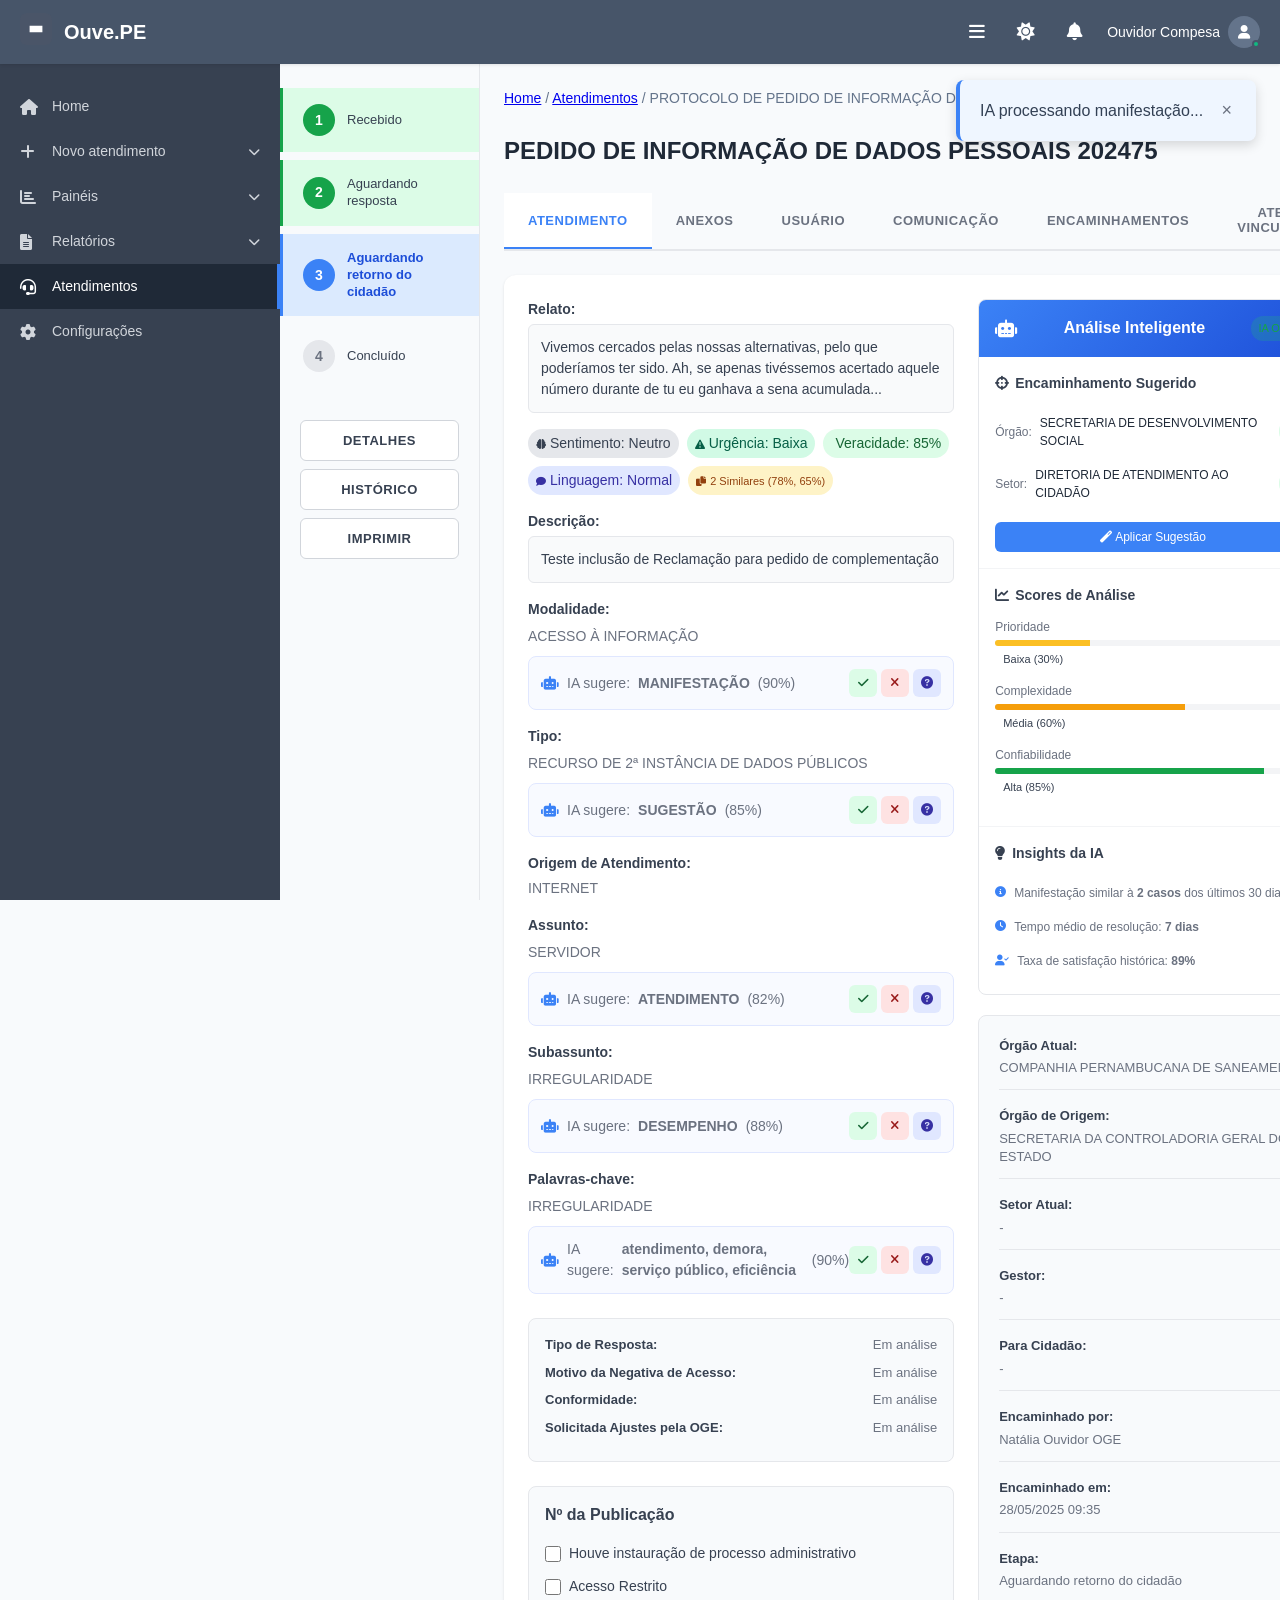
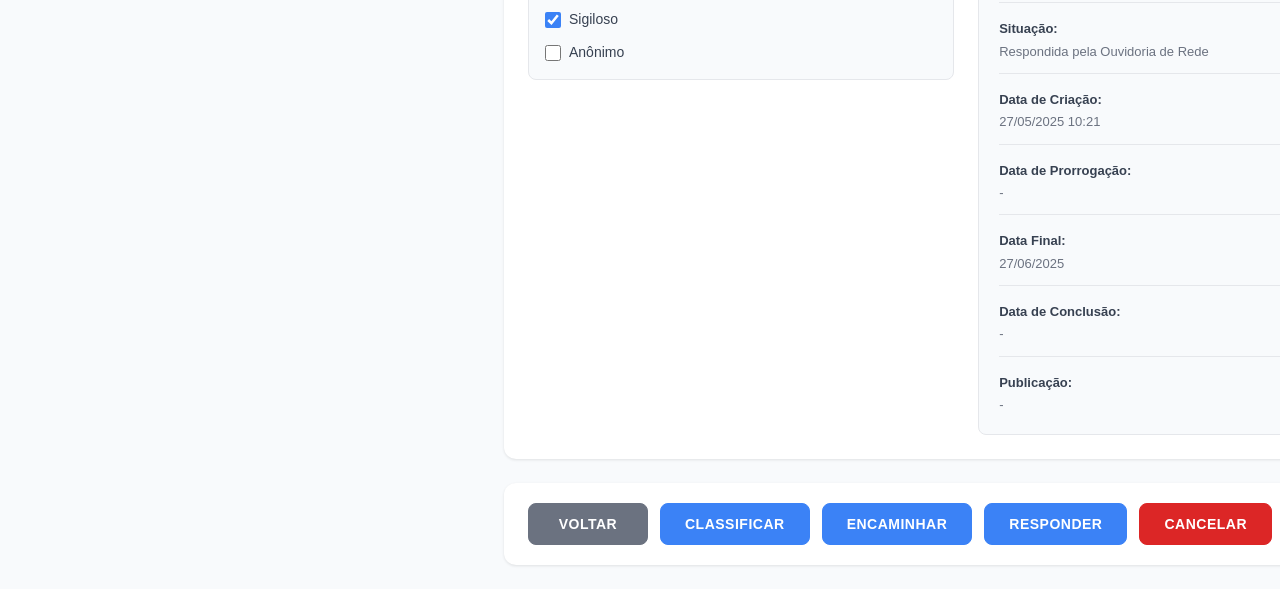
==== commit 0df80910: "add IA integration to mockup - V1" ====
--- a/workspace/mockup/detalhes.html
+++ b/workspace/mockup/detalhes.html
@@ -139,6 +139,24 @@
                                         Vivemos cercados pelas nossas alternativas, pelo que poderíamos ter sido.
                                         Ah, se apenas tivéssemos acertado aquele número durante de tu eu ganhava a sena acumulada...
                                     </div>
+                                    <!-- Badges de Análise IA -->
+                                    <div class="ai-analysis-badges">
+                                        <span class="ai-badge sentiment-neutral" title="Análise de Sentimento - 75% confiança">
+                                            <i class="fas fa-brain"></i> Sentimento: Neutro
+                                        </span>
+                                        <span class="ai-badge urgency-low" title="Análise de Urgência - 80% confiança">
+                                            <i class="fas fa-exclamation-triangle"></i> Urgência: Baixa
+                                        </span>
+                                        <span class="ai-badge veracity-high" title="Análise de Veracidade - 85% confiança">
+                                            <i class="fas fa-shield-check"></i> Veracidade: 85%
+                                        </span>
+                                        <span class="ai-badge language-normal" title="Análise de Linguagem">
+                                            <i class="fas fa-comment"></i> Linguagem: Normal
+                                        </span>
+                                        <button class="ai-badge duplicates-found" onclick="showSimilarCases()" title="2 manifestações similares encontradas">
+                                            <i class="fas fa-copy"></i> 2 Similares (78%, 65%)
+                                        </button>
+                                    </div>
                                 </div>
 
                                 <div class="detail-row">
@@ -150,26 +168,68 @@
 
                                 <div class="detail-row">
                                     <label>Modalidade:</label>
-                                    <span id="modalidade" class="editable-field">ACESSO À INFORMAÇÃO</span>
-                                    <select id="modalidade-select" class="edit-field" style="display: none;">
-                                        <option value="ACESSO À INFORMAÇÃO">ACESSO À INFORMAÇÃO</option>
-                                        <option value="MANIFESTAÇÃO">MANIFESTAÇÃO</option>
-                                        <option value="DENÚNCIA">DENÚNCIA</option>
-                                        <option value="SUGESTÃO">SUGESTÃO</option>
-                                        <option value="ELOGIO">ELOGIO</option>
-                                    </select>
+                                    <div class="field-with-ai">
+                                        <span id="modalidade" class="editable-field">ACESSO À INFORMAÇÃO</span>
+                                        <select id="modalidade-select" class="edit-field" style="display: none;">
+                                            <option value="ACESSO À INFORMAÇÃO">ACESSO À INFORMAÇÃO</option>
+                                            <option value="MANIFESTAÇÃO">MANIFESTAÇÃO</option>
+                                            <option value="DENÚNCIA">DENÚNCIA</option>
+                                            <option value="SUGESTÃO">SUGESTÃO</option>
+                                            <option value="ELOGIO">ELOGIO</option>
+                                        </select>
+                                        <div class="ai-suggestion" id="modalidade-suggestion">
+                                            <div class="ai-suggestion-content">
+                                                <i class="fas fa-robot"></i>
+                                                <span class="suggestion-label">IA sugere:</span>
+                                                <span class="suggestion-value">MANIFESTAÇÃO</span>
+                                                <span class="suggestion-confidence">(90%)</span>
+                                            </div>
+                                            <div class="ai-suggestion-actions">
+                                                <button class="ai-btn accept" onclick="acceptAISuggestion('modalidade', 'MANIFESTAÇÃO')" title="Aceitar sugestão">
+                                                    <i class="fas fa-check"></i>
+                                                </button>
+                                                <button class="ai-btn reject" onclick="rejectAISuggestion('modalidade')" title="Rejeitar sugestão">
+                                                    <i class="fas fa-times"></i>
+                                                </button>
+                                                <button class="ai-btn explain" onclick="explainAISuggestion('modalidade')" title="Por que a IA sugere isso?">
+                                                    <i class="fas fa-question-circle"></i>
+                                                </button>
+                                            </div>
+                                        </div>
+                                    </div>
                                 </div>
 
                                 <div class="detail-row">
                                     <label>Tipo:</label>
-                                    <span id="tipo" class="editable-field">PEDIDO DE INFORMAÇÃO DE DADOS PESSOAIS</span>
-                                    <select id="tipo-select" class="edit-field" style="display: none;">
-                                        <option value="PEDIDO DE INFORMAÇÃO DE DADOS PESSOAIS">PEDIDO DE INFORMAÇÃO DE DADOS PESSOAIS</option>
-                                        <option value="PEDIDO DE INFORMAÇÃO DE DADOS PÚBLICOS">PEDIDO DE INFORMAÇÃO DE DADOS PÚBLICOS</option>
-                                        <option value="RECURSO DE 1ª INSTÂNCIA">RECURSO DE 1ª INSTÂNCIA</option>
-                                        <option value="RECURSO DE 2ª INSTÂNCIA">RECURSO DE 2ª INSTÂNCIA</option>
-                                        <option value="RECLAMAÇÃO">RECLAMAÇÃO</option>
-                                    </select>
+                                    <div class="field-with-ai">
+                                        <span id="tipo" class="editable-field">PEDIDO DE INFORMAÇÃO DE DADOS PESSOAIS</span>
+                                        <select id="tipo-select" class="edit-field" style="display: none;">
+                                            <option value="PEDIDO DE INFORMAÇÃO DE DADOS PESSOAIS">PEDIDO DE INFORMAÇÃO DE DADOS PESSOAIS</option>
+                                            <option value="PEDIDO DE INFORMAÇÃO DE DADOS PÚBLICOS">PEDIDO DE INFORMAÇÃO DE DADOS PÚBLICOS</option>
+                                            <option value="RECURSO DE 1ª INSTÂNCIA">RECURSO DE 1ª INSTÂNCIA</option>
+                                            <option value="RECURSO DE 2ª INSTÂNCIA">RECURSO DE 2ª INSTÂNCIA</option>
+                                            <option value="RECLAMAÇÃO">RECLAMAÇÃO</option>
+                                        </select>
+                                        <div class="ai-suggestion" id="tipo-suggestion">
+                                            <div class="ai-suggestion-content">
+                                                <i class="fas fa-robot"></i>
+                                                <span class="suggestion-label">IA sugere:</span>
+                                                <span class="suggestion-value">SUGESTÃO</span>
+                                                <span class="suggestion-confidence">(85%)</span>
+                                            </div>
+                                            <div class="ai-suggestion-actions">
+                                                <button class="ai-btn accept" onclick="acceptAISuggestion('tipo', 'SUGESTÃO')" title="Aceitar sugestão">
+                                                    <i class="fas fa-check"></i>
+                                                </button>
+                                                <button class="ai-btn reject" onclick="rejectAISuggestion('tipo')" title="Rejeitar sugestão">
+                                                    <i class="fas fa-times"></i>
+                                                </button>
+                                                <button class="ai-btn explain" onclick="explainAISuggestion('tipo')" title="Por que a IA sugere isso?">
+                                                    <i class="fas fa-question-circle"></i>
+                                                </button>
+                                            </div>
+                                        </div>
+                                    </div>
                                 </div>
 
                                 <div class="detail-row">
@@ -186,32 +246,95 @@
 
                                 <div class="detail-row">
                                     <label>Assunto:</label>
-                                    <span id="assunto" class="editable-field">SERVIDOR</span>
-                                    <select id="assunto-select" class="edit-field" style="display: none;">
-                                        <option value="SERVIDOR">SERVIDOR</option>
-                                        <option value="ATENDIMENTO">ATENDIMENTO</option>
-                                        <option value="POLÍTICA PÚBLICA">POLÍTICA PÚBLICA</option>
-                                        <option value="INFRAESTRUTURA">INFRAESTRUTURA</option>
-                                        <option value="OUTROS">OUTROS</option>
-                                    </select>
+                                    <div class="field-with-ai">
+                                        <span id="assunto" class="editable-field">SERVIDOR</span>
+                                        <select id="assunto-select" class="edit-field" style="display: none;">
+                                            <option value="SERVIDOR">SERVIDOR</option>
+                                            <option value="ATENDIMENTO">ATENDIMENTO</option>
+                                            <option value="POLÍTICA PÚBLICA">POLÍTICA PÚBLICA</option>
+                                            <option value="INFRAESTRUTURA">INFRAESTRUTURA</option>
+                                            <option value="OUTROS">OUTROS</option>
+                                        </select>
+                                        <div class="ai-suggestion" id="assunto-suggestion">
+                                            <div class="ai-suggestion-content">
+                                                <i class="fas fa-robot"></i>
+                                                <span class="suggestion-label">IA sugere:</span>
+                                                <span class="suggestion-value">ATENDIMENTO</span>
+                                                <span class="suggestion-confidence">(82%)</span>
+                                            </div>
+                                            <div class="ai-suggestion-actions">
+                                                <button class="ai-btn accept" onclick="acceptAISuggestion('assunto', 'ATENDIMENTO')" title="Aceitar sugestão">
+                                                    <i class="fas fa-check"></i>
+                                                </button>
+                                                <button class="ai-btn reject" onclick="rejectAISuggestion('assunto')" title="Rejeitar sugestão">
+                                                    <i class="fas fa-times"></i>
+                                                </button>
+                                                <button class="ai-btn explain" onclick="explainAISuggestion('assunto')" title="Por que a IA sugere isso?">
+                                                    <i class="fas fa-question-circle"></i>
+                                                </button>
+                                            </div>
+                                        </div>
+                                    </div>
                                 </div>
 
                                 <div class="detail-row">
                                     <label>Subassunto:</label>
-                                    <span id="subassunto" class="editable-field">IRREGULARIDADE</span>
-                                    <select id="subassunto-select" class="edit-field" style="display: none;">
-                                        <option value="IRREGULARIDADE">IRREGULARIDADE</option>
-                                        <option value="DESEMPENHO">DESEMPENHO</option>
-                                        <option value="CONDUTA">CONDUTA</option>
-                                        <option value="TRANSPARÊNCIA">TRANSPARÊNCIA</option>
-                                        <option value="OUTROS">OUTROS</option>
-                                    </select>
+                                    <div class="field-with-ai">
+                                        <span id="subassunto" class="editable-field">IRREGULARIDADE</span>
+                                        <select id="subassunto-select" class="edit-field" style="display: none;">
+                                            <option value="IRREGULARIDADE">IRREGULARIDADE</option>
+                                            <option value="DESEMPENHO">DESEMPENHO</option>
+                                            <option value="CONDUTA">CONDUTA</option>
+                                            <option value="TRANSPARÊNCIA">TRANSPARÊNCIA</option>
+                                            <option value="OUTROS">OUTROS</option>
+                                        </select>
+                                        <div class="ai-suggestion" id="subassunto-suggestion">
+                                            <div class="ai-suggestion-content">
+                                                <i class="fas fa-robot"></i>
+                                                <span class="suggestion-label">IA sugere:</span>
+                                                <span class="suggestion-value">DESEMPENHO</span>
+                                                <span class="suggestion-confidence">(88%)</span>
+                                            </div>
+                                            <div class="ai-suggestion-actions">
+                                                <button class="ai-btn accept" onclick="acceptAISuggestion('subassunto', 'DESEMPENHO')" title="Aceitar sugestão">
+                                                    <i class="fas fa-check"></i>
+                                                </button>
+                                                <button class="ai-btn reject" onclick="rejectAISuggestion('subassunto')" title="Rejeitar sugestão">
+                                                    <i class="fas fa-times"></i>
+                                                </button>
+                                                <button class="ai-btn explain" onclick="explainAISuggestion('subassunto')" title="Por que a IA sugere isso?">
+                                                    <i class="fas fa-question-circle"></i>
+                                                </button>
+                                            </div>
+                                        </div>
+                                    </div>
                                 </div>
 
                                 <div class="detail-row">
                                     <label>Palavras-chave:</label>
-                                    <span id="palavras-chave" class="editable-field">IRREGULARIDADE</span>
-                                    <input type="text" id="palavras-chave-input" class="edit-field" value="IRREGULARIDADE" style="display: none;">
+                                    <div class="field-with-ai">
+                                        <span id="palavras-chave" class="editable-field">IRREGULARIDADE</span>
+                                        <input type="text" id="palavras-chave-input" class="edit-field" value="IRREGULARIDADE" style="display: none;">
+                                        <div class="ai-suggestion" id="palavras-chave-suggestion">
+                                            <div class="ai-suggestion-content">
+                                                <i class="fas fa-robot"></i>
+                                                <span class="suggestion-label">IA sugere:</span>
+                                                <span class="suggestion-value">atendimento, demora, serviço público, eficiência</span>
+                                                <span class="suggestion-confidence">(90%)</span>
+                                            </div>
+                                            <div class="ai-suggestion-actions">
+                                                <button class="ai-btn accept" onclick="acceptAISuggestion('palavras-chave', 'atendimento, demora, serviço público, eficiência')" title="Aceitar sugestão">
+                                                    <i class="fas fa-check"></i>
+                                                </button>
+                                                <button class="ai-btn reject" onclick="rejectAISuggestion('palavras-chave')" title="Rejeitar sugestão">
+                                                    <i class="fas fa-times"></i>
+                                                </button>
+                                                <button class="ai-btn explain" onclick="explainAISuggestion('palavras-chave')" title="Por que a IA sugere isso?">
+                                                    <i class="fas fa-question-circle"></i>
+                                                </button>
+                                            </div>
+                                        </div>
+                                    </div>
                                 </div>
                             </div>
 
@@ -310,6 +433,79 @@
 
                         <!-- Right Column -->
                         <div class="right-column">
+                            <!-- Painel de Análise IA -->
+                            <div class="ai-analysis-panel">
+                                <div class="panel-header">
+                                    <i class="fas fa-robot"></i>
+                                    <h3>Análise Inteligente</h3>
+                                    <span class="ai-status online">IA Online</span>
+                                </div>
+                                
+                                <div class="ai-section">
+                                    <h4><i class="fas fa-crosshairs"></i> Encaminhamento Sugerido</h4>
+                                    <div class="ai-recommendation">
+                                        <div class="recommendation-item">
+                                            <span class="rec-label">Órgão:</span>
+                                            <span class="rec-value">SECRETARIA DE DESENVOLVIMENTO SOCIAL</span>
+                                            <span class="rec-confidence">80%</span>
+                                        </div>
+                                        <div class="recommendation-item">
+                                            <span class="rec-label">Setor:</span>
+                                            <span class="rec-value">DIRETORIA DE ATENDIMENTO AO CIDADÃO</span>
+                                            <span class="rec-confidence">75%</span>
+                                        </div>
+                                        <button class="ai-apply-btn" onclick="applyForwardingSuggestion()">
+                                            <i class="fas fa-magic"></i> Aplicar Sugestão
+                                        </button>
+                                    </div>
+                                </div>
+
+                                <div class="ai-section">
+                                    <h4><i class="fas fa-chart-line"></i> Scores de Análise</h4>
+                                    <div class="ai-scores">
+                                        <div class="score-item">
+                                            <span class="score-label">Prioridade</span>
+                                            <div class="score-bar">
+                                                <div class="score-fill low" style="width: 30%"></div>
+                                            </div>
+                                            <span class="score-value">Baixa (30%)</span>
+                                        </div>
+                                        <div class="score-item">
+                                            <span class="score-label">Complexidade</span>
+                                            <div class="score-bar">
+                                                <div class="score-fill medium" style="width: 60%"></div>
+                                            </div>
+                                            <span class="score-value">Média (60%)</span>
+                                        </div>
+                                        <div class="score-item">
+                                            <span class="score-label">Confiabilidade</span>
+                                            <div class="score-bar">
+                                                <div class="score-fill high" style="width: 85%"></div>
+                                            </div>
+                                            <span class="score-value">Alta (85%)</span>
+                                        </div>
+                                    </div>
+                                </div>
+
+                                <div class="ai-section">
+                                    <h4><i class="fas fa-lightbulb"></i> Insights da IA</h4>
+                                    <div class="ai-insights">
+                                        <div class="insight-item">
+                                            <i class="fas fa-info-circle"></i>
+                                            <span>Manifestação similar à <strong>2 casos</strong> dos últimos 30 dias</span>
+                                        </div>
+                                        <div class="insight-item">
+                                            <i class="fas fa-clock"></i>
+                                            <span>Tempo médio de resolução: <strong>7 dias</strong></span>
+                                        </div>
+                                        <div class="insight-item">
+                                            <i class="fas fa-user-check"></i>
+                                            <span>Taxa de satisfação histórica: <strong>89%</strong></span>
+                                        </div>
+                                    </div>
+                                </div>
+                            </div>
+
                             <div class="info-panel">
                                 <div class="info-row">
                                     <label>Órgão Atual:</label>
@@ -433,6 +629,100 @@
         </main>
     </div>
 
+    <!-- Modal de Manifestações Similares -->
+    <div id="similar-cases-modal" class="modal-overlay" style="display: none;">
+        <div class="modal-content similar-cases-content">
+            <div class="modal-header">
+                <h3><i class="fas fa-copy"></i> Manifestações Similares Encontradas</h3>
+                <button class="modal-close" onclick="closeSimilarCasesModal()">×</button>
+            </div>
+            
+            <div class="modal-body">
+                <div class="similar-case-item">
+                    <div class="case-header">
+                        <span class="case-protocol">Protocolo: 202443</span>
+                        <span class="similarity-badge high">78% Similar</span>
+                    </div>
+                    <div class="case-content">
+                        <p><strong>Relato:</strong> Vivemos limitados pelas nossas escolhas, pelo que poderíamos ter conquistado. Ah, se apenas tivéssemos escolhido os números certos na loteria...</p>
+                        <div class="case-meta">
+                            <span><i class="fas fa-calendar"></i> 15/05/2025</span>
+                            <span><i class="fas fa-user"></i> João Santos</span>
+                            <span><i class="fas fa-building"></i> SEC. DESENVOLVIMENTO SOCIAL</span>
+                        </div>
+                    </div>
+                </div>
+
+                <div class="similar-case-item">
+                    <div class="case-header">
+                        <span class="case-protocol">Protocolo: 202398</span>
+                        <span class="similarity-badge medium">65% Similar</span>
+                    </div>
+                    <div class="case-content">
+                        <p><strong>Relato:</strong> Sempre pensamos nas oportunidades perdidas, no que poderia ter sido diferente. Se ao menos tivéssemos tentado aquela oportunidade...</p>
+                        <div class="case-meta">
+                            <span><i class="fas fa-calendar"></i> 12/05/2025</span>
+                            <span><i class="fas fa-user"></i> Maria Oliveira</span>
+                            <span><i class="fas fa-building"></i> SEC. EDUCAÇÃO</span>
+                        </div>
+                    </div>
+                </div>
+
+                <div class="duplicate-action">
+                    <p><i class="fas fa-exclamation-triangle"></i> <strong>Atenção:</strong> Manifestações com similaridade acima de 95% são consideradas duplicatas e devem ser analisadas para possível cancelamento.</p>
+                    <button class="action-btn secondary" onclick="markAsDuplicate()">
+                        <i class="fas fa-ban"></i> Marcar como Duplicata
+                    </button>
+                    <button class="action-btn primary" onclick="linkCases()">
+                        <i class="fas fa-link"></i> Vincular Casos
+                    </button>
+                </div>
+            </div>
+
+            <div class="modal-footer">
+                <button class="modal-btn secondary" onclick="closeSimilarCasesModal()">FECHAR</button>
+            </div>
+        </div>
+    </div>
+
+    <!-- Modal de Explicação IA -->
+    <div id="ai-explanation-modal" class="modal-overlay" style="display: none;">
+        <div class="modal-content ai-explanation-content">
+            <div class="modal-header">
+                <h3><i class="fas fa-robot"></i> Explicação da IA</h3>
+                <button class="modal-close" onclick="closeExplanationModal()">×</button>
+            </div>
+            
+            <div class="modal-body">
+                <div class="explanation-section">
+                    <h4>Por que a IA sugere esta classificação?</h4>
+                    <div id="ai-explanation-content">
+                        <!-- Conteúdo será preenchido dinamicamente -->
+                    </div>
+                </div>
+
+                <div class="explanation-section">
+                    <h4>Fatores considerados:</h4>
+                    <ul id="ai-factors-list">
+                        <!-- Lista será preenchida dinamicamente -->
+                    </ul>
+                </div>
+
+                <div class="explanation-section">
+                    <h4>Casos similares analisados:</h4>
+                    <div id="ai-similar-examples">
+                        <!-- Exemplos serão preenchidos dinamicamente -->
+                    </div>
+                </div>
+            </div>
+
+            <div class="modal-footer">
+                <button class="modal-btn secondary" onclick="closeExplanationModal()">FECHAR</button>
+                <button class="modal-btn primary" onclick="provideFeedback()">FORNECER FEEDBACK</button>
+            </div>
+        </div>
+    </div>
+
     <!-- Modal de Resposta -->
     <div id="response-modal" class="modal-overlay" style="display: none;">
         <div class="modal-content">
@@ -445,12 +735,33 @@
                 <div class="modal-form-row">
                     <div class="form-group">
                         <label for="tipo-resposta">Tipo de Resposta *</label>
-                        <select id="tipo-resposta" required>
-                            <option value="">Selecione...</option>
-                            <option value="parcial">Parcial</option>
-                            <option value="final">Final</option>
-                            <option value="complementacao">Complementação do Cidadão</option>
-                        </select>
+                        <div class="field-with-ai">
+                            <select id="tipo-resposta" required>
+                                <option value="">Selecione...</option>
+                                <option value="parcial">Parcial</option>
+                                <option value="final">Final</option>
+                                <option value="complementacao">Complementação do Cidadão</option>
+                            </select>
+                            <div class="ai-suggestion modal-ai-suggestion" id="tipo-resposta-suggestion">
+                                <div class="ai-suggestion-content">
+                                    <i class="fas fa-robot"></i>
+                                    <span class="suggestion-label">IA sugere:</span>
+                                    <span class="suggestion-value">Final</span>
+                                    <span class="suggestion-confidence">(92%)</span>
+                                </div>
+                                <div class="ai-suggestion-actions">
+                                    <button class="ai-btn accept" onclick="acceptResponseAISuggestion('tipo-resposta', 'final')" title="Aceitar sugestão">
+                                        <i class="fas fa-check"></i>
+                                    </button>
+                                    <button class="ai-btn reject" onclick="rejectResponseAISuggestion('tipo-resposta')" title="Rejeitar sugestão">
+                                        <i class="fas fa-times"></i>
+                                    </button>
+                                    <button class="ai-btn explain" onclick="explainResponseAISuggestion('tipo-resposta')" title="Por que a IA sugere isso?">
+                                        <i class="fas fa-question-circle"></i>
+                                    </button>
+                                </div>
+                            </div>
+                        </div>
                     </div>
                     
                     <div class="form-group">
@@ -465,24 +776,66 @@
 
                 <div class="form-group full-width">
                     <label for="modelo-resposta">Modelo de Resposta</label>
-                    <select id="modelo-resposta">
-                        <option value="">Selecione...</option>
-                        <option value="manifestacao-encaminhamento-externo">MANIFESTAÇÃO - ENCAMINHAMENTO EXTERNO PARA ÓRGÃO COMPETENTE</option>
-                        <option value="manifestacao-encaminhamento-gestor">MANIFESTAÇÃO - ENCAMINHAMENTO PARA O GESTOR COMPETENTE</option>
-                        <option value="manifestacao-prorrogacao">MANIFESTAÇÃO - PRORROGAÇÃO</option>
-                        <option value="manifestacao-resposta-conclusiva-cidadao">MANIFESTAÇÃO - RESPOSTA CONCLUSIVA AO CIDADÃO</option>
-                        <option value="manifestacao-resposta-conclusiva-falta">MANIFESTAÇÃO - RESPOSTA CONCLUSIVA POR FALTA DE COMPLEMENTAÇÃO</option>
-                        <option value="manifestacao-resposta-parcial">MANIFESTAÇÃO - RESPOSTA PARCIAL INFORMANDO ENCAMINHAMENTO INTERNO - CIDADÃO</option>
-                        <option value="manifestacao-solicitacao-complementacao">MANIFESTAÇÃO - SOLICITAÇÃO DE COMPLEMENTAÇÃO</option>
-                        <option value="pai-conclusao-pedido">PAI - CONCLUSÃO DE PEDIDO DE ACESSO À INFORMAÇÃO</option>
-                        <option value="pai-encaminhamento-administrativa">PAI - ENCAMINHAMENTO PARA AUT ADMINISTRATIVA</option>
-                        <option value="pai-encaminhamento-gestor">PAI - ENCAMINHAMENTO PARA O GESTOR COMPETENTE</option>
-                        <option value="pai-justificativa-prorrogacao">PAI - JUSTIFICATIVA DE PRORROGAÇÃO DE PAI PARA CIDADÃO</option>
-                        <option value="pai-resposta-parcial">PAI - RESPOSTA PARCIAL AO CIDADÃO DO ENCAMINHAMENTO PARA SETOR</option>
-                    </select>
+                    <div class="field-with-ai">
+                        <select id="modelo-resposta">
+                            <option value="">Selecione...</option>
+                            <option value="manifestacao-encaminhamento-externo">MANIFESTAÇÃO - ENCAMINHAMENTO EXTERNO PARA ÓRGÃO COMPETENTE</option>
+                            <option value="manifestacao-encaminhamento-gestor">MANIFESTAÇÃO - ENCAMINHAMENTO PARA O GESTOR COMPETENTE</option>
+                            <option value="manifestacao-prorrogacao">MANIFESTAÇÃO - PRORROGAÇÃO</option>
+                            <option value="manifestacao-resposta-conclusiva-cidadao">MANIFESTAÇÃO - RESPOSTA CONCLUSIVA AO CIDADÃO</option>
+                            <option value="manifestacao-resposta-conclusiva-falta">MANIFESTAÇÃO - RESPOSTA CONCLUSIVA POR FALTA DE COMPLEMENTAÇÃO</option>
+                            <option value="manifestacao-resposta-parcial">MANIFESTAÇÃO - RESPOSTA PARCIAL INFORMANDO ENCAMINHAMENTO INTERNO - CIDADÃO</option>
+                            <option value="manifestacao-solicitacao-complementacao">MANIFESTAÇÃO - SOLICITAÇÃO DE COMPLEMENTAÇÃO</option>
+                            <option value="pai-conclusao-pedido">PAI - CONCLUSÃO DE PEDIDO DE ACESSO À INFORMAÇÃO</option>
+                            <option value="pai-encaminhamento-administrativa">PAI - ENCAMINHAMENTO PARA AUT ADMINISTRATIVA</option>
+                            <option value="pai-encaminhamento-gestor">PAI - ENCAMINHAMENTO PARA O GESTOR COMPETENTE</option>
+                            <option value="pai-justificativa-prorrogacao">PAI - JUSTIFICATIVA DE PRORROGAÇÃO DE PAI PARA CIDADÃO</option>
+                            <option value="pai-resposta-parcial">PAI - RESPOSTA PARCIAL AO CIDADÃO DO ENCAMINHAMENTO PARA SETOR</option>
+                        </select>
+                        <div class="ai-suggestion modal-ai-suggestion" id="modelo-resposta-suggestion">
+                            <div class="ai-suggestion-content">
+                                <i class="fas fa-robot"></i>
+                                <span class="suggestion-label">IA sugere:</span>
+                                <span class="suggestion-value">MANIFESTAÇÃO - RESPOSTA CONCLUSIVA AO CIDADÃO</span>
+                                <span class="suggestion-confidence">(88%)</span>
+                            </div>
+                            <div class="ai-suggestion-actions">
+                                <button class="ai-btn accept" onclick="acceptResponseAISuggestion('modelo-resposta', 'manifestacao-resposta-conclusiva-cidadao')" title="Aceitar sugestão">
+                                    <i class="fas fa-check"></i>
+                                </button>
+                                <button class="ai-btn reject" onclick="rejectResponseAISuggestion('modelo-resposta')" title="Rejeitar sugestão">
+                                    <i class="fas fa-times"></i>
+                                </button>
+                                <button class="ai-btn explain" onclick="explainResponseAISuggestion('modelo-resposta')" title="Por que a IA sugere isso?">
+                                    <i class="fas fa-question-circle"></i>
+                                </button>
+                            </div>
+                        </div>
+                    </div>
                 </div>
 
                 <div class="text-editor">
+                    <div class="editor-header">
+                        <label>Texto da Resposta</label>
+                        <div class="ai-suggestion modal-ai-suggestion" id="response-text-suggestion">
+                            <div class="ai-suggestion-content">
+                                <i class="fas fa-robot"></i>
+                                <span class="suggestion-label">IA sugere rascunho</span>
+                                <span class="suggestion-confidence">(85%)</span>
+                            </div>
+                            <div class="ai-suggestion-actions">
+                                <button class="ai-btn accept" onclick="acceptResponseTextSuggestion()" title="Aceitar rascunho da IA">
+                                    <i class="fas fa-check"></i>
+                                </button>
+                                <button class="ai-btn reject" onclick="rejectResponseAISuggestion('response-text')" title="Rejeitar rascunho">
+                                    <i class="fas fa-times"></i>
+                                </button>
+                                <button class="ai-btn explain" onclick="explainResponseAISuggestion('response-text')" title="Como a IA gerou este rascunho?">
+                                    <i class="fas fa-question-circle"></i>
+                                </button>
+                            </div>
+                        </div>
+                    </div>
                     <div class="editor-toolbar">
                         <button type="button" class="editor-btn" title="Negrito">
                             <i class="fas fa-bold"></i>
--- a/workspace/mockup/detalhes.css
+++ b/workspace/mockup/detalhes.css
@@ -559,6 +559,471 @@
     border-left: 3px solid #3b82f6;
 }
 
+/* AI Analysis Badges */
+.ai-analysis-badges {
+    margin-top: 12px;
+    display: flex;
+    flex-wrap: wrap;
+    gap: 8px;
+}
+
+.ai-badge {
+    display: inline-flex;
+    align-items: center;
+    gap: 4px;
+    padding: 4px 8px;
+    border-radius: 16px;
+    font-size: 11px;
+    font-weight: 500;
+    border: none;
+    cursor: default;
+    transition: all 0.2s;
+}
+
+.ai-badge i {
+    font-size: 10px;
+}
+
+.ai-badge.sentiment-neutral {
+    background: #e5e7eb;
+    color: #374151;
+}
+
+.ai-badge.sentiment-positive {
+    background: #dcfce7;
+    color: #166534;
+}
+
+.ai-badge.sentiment-negative {
+    background: #fee2e2;
+    color: #991b1b;
+}
+
+.ai-badge.urgency-low {
+    background: #d1fae5;
+    color: #065f46;
+}
+
+.ai-badge.urgency-medium {
+    background: #fef3c7;
+    color: #92400e;
+}
+
+.ai-badge.urgency-high {
+    background: #fee2e2;
+    color: #991b1b;
+}
+
+.ai-badge.veracity-high {
+    background: #dcfce7;
+    color: #166534;
+}
+
+.ai-badge.veracity-medium {
+    background: #fef3c7;
+    color: #92400e;
+}
+
+.ai-badge.veracity-low {
+    background: #fee2e2;
+    color: #991b1b;
+}
+
+.ai-badge.language-normal {
+    background: #e0e7ff;
+    color: #3730a3;
+}
+
+.ai-badge.language-aggressive {
+    background: #fee2e2;
+    color: #991b1b;
+}
+
+.ai-badge.duplicates-found {
+    background: #fef3c7;
+    color: #92400e;
+    cursor: pointer;
+}
+
+.ai-badge.duplicates-found:hover {
+    background: #fed7aa;
+    transform: translateY(-1px);
+}
+
+/* Field with AI suggestions */
+.field-with-ai {
+    position: relative;
+}
+
+.ai-suggestion {
+    margin-top: 8px;
+    padding: 12px;
+    background: #f8faff;
+    border: 1px solid #e0e7ff;
+    border-radius: 8px;
+    display: flex;
+    justify-content: space-between;
+    align-items: center;
+}
+
+.ai-suggestion-content {
+    display: flex;
+    align-items: center;
+    gap: 8px;
+    flex: 1;
+}
+
+.ai-suggestion-content i {
+    color: #3b82f6;
+    font-size: 14px;
+}
+
+.suggestion-label {
+    color: #6b7280;
+    font-size: 12px;
+}
+
+.suggestion-value {
+    font-weight: 600;
+    color: #1f2937;
+}
+
+.suggestion-confidence {
+    color: #16a34a;
+    font-size: 12px;
+    font-weight: 500;
+}
+
+.ai-suggestion-actions {
+    display: flex;
+    gap: 4px;
+}
+
+.ai-btn {
+    width: 28px;
+    height: 28px;
+    border-radius: 6px;
+    border: none;
+    cursor: pointer;
+    display: flex;
+    align-items: center;
+    justify-content: center;
+    transition: all 0.2s;
+    font-size: 12px;
+}
+
+.ai-btn.accept {
+    background: #dcfce7;
+    color: #166534;
+}
+
+.ai-btn.accept:hover {
+    background: #bbf7d0;
+}
+
+.ai-btn.reject {
+    background: #fee2e2;
+    color: #991b1b;
+}
+
+.ai-btn.reject:hover {
+    background: #fecaca;
+}
+
+.ai-btn.explain {
+    background: #e0e7ff;
+    color: #3730a3;
+}
+
+.ai-btn.explain:hover {
+    background: #c7d2fe;
+}
+
+/* AI Analysis Panel */
+.ai-analysis-panel {
+    background: white;
+    border-radius: 8px;
+    border: 1px solid #e5e7eb;
+    margin-bottom: 20px;
+    overflow: hidden;
+}
+
+.panel-header {
+    background: linear-gradient(135deg, #3b82f6 0%, #1d4ed8 100%);
+    color: white;
+    padding: 16px;
+    display: flex;
+    align-items: center;
+    justify-content: space-between;
+}
+
+.panel-header i {
+    font-size: 18px;
+}
+
+.panel-header h3 {
+    margin: 0;
+    font-size: 16px;
+    font-weight: 600;
+    display: flex;
+    align-items: center;
+    gap: 8px;
+}
+
+.ai-status {
+    padding: 4px 8px;
+    border-radius: 12px;
+    font-size: 11px;
+    font-weight: 500;
+}
+
+.ai-status.online {
+    background: rgba(34, 197, 94, 0.2);
+    color: #16a34a;
+}
+
+.ai-section {
+    padding: 16px;
+    border-bottom: 1px solid #f3f4f6;
+}
+
+.ai-section:last-child {
+    border-bottom: none;
+}
+
+.ai-section h4 {
+    margin: 0 0 12px 0;
+    font-size: 14px;
+    font-weight: 600;
+    color: #374151;
+    display: flex;
+    align-items: center;
+    gap: 6px;
+}
+
+.ai-recommendation {
+    space-y: 8px;
+}
+
+.recommendation-item {
+    display: flex;
+    justify-content: space-between;
+    align-items: center;
+    padding: 8px 0;
+}
+
+.rec-label {
+    font-weight: 500;
+    color: #6b7280;
+    font-size: 12px;
+}
+
+.rec-value {
+    flex: 1;
+    margin: 0 8px;
+    font-size: 12px;
+    color: #1f2937;
+}
+
+.rec-confidence {
+    background: #dcfce7;
+    color: #166534;
+    padding: 2px 6px;
+    border-radius: 8px;
+    font-size: 10px;
+    font-weight: 600;
+}
+
+.ai-apply-btn {
+    width: 100%;
+    margin-top: 12px;
+    padding: 8px 12px;
+    background: #3b82f6;
+    color: white;
+    border: none;
+    border-radius: 6px;
+    font-size: 12px;
+    font-weight: 500;
+    cursor: pointer;
+    transition: background 0.2s;
+}
+
+.ai-apply-btn:hover {
+    background: #2563eb;
+}
+
+.ai-scores {
+    space-y: 12px;
+}
+
+.score-item {
+    margin-bottom: 12px;
+}
+
+.score-label {
+    display: block;
+    font-size: 12px;
+    color: #6b7280;
+    margin-bottom: 4px;
+}
+
+.score-bar {
+    width: 100%;
+    height: 6px;
+    background: #f3f4f6;
+    border-radius: 3px;
+    overflow: hidden;
+}
+
+.score-fill {
+    height: 100%;
+    transition: width 0.3s ease;
+}
+
+.score-fill.low {
+    background: #fbbf24;
+}
+
+.score-fill.medium {
+    background: #f59e0b;
+}
+
+.score-fill.high {
+    background: #16a34a;
+}
+
+.score-value {
+    font-size: 11px;
+    color: #374151;
+    margin-left: 8px;
+}
+
+.ai-insights {
+    space-y: 8px;
+}
+
+.insight-item {
+    display: flex;
+    align-items: flex-start;
+    gap: 8px;
+    padding: 8px 0;
+    font-size: 12px;
+    color: #6b7280;
+}
+
+.insight-item i {
+    color: #3b82f6;
+    margin-top: 2px;
+    font-size: 11px;
+}
+
+/* Similar Cases Modal */
+.similar-cases-content {
+    max-width: 800px;
+}
+
+.similar-case-item {
+    border: 1px solid #e5e7eb;
+    border-radius: 8px;
+    margin-bottom: 16px;
+    overflow: hidden;
+}
+
+.case-header {
+    background: #f9fafb;
+    padding: 12px 16px;
+    display: flex;
+    justify-content: space-between;
+    align-items: center;
+    border-bottom: 1px solid #e5e7eb;
+}
+
+.case-protocol {
+    font-weight: 600;
+    color: #1f2937;
+}
+
+.similarity-badge {
+    padding: 4px 8px;
+    border-radius: 12px;
+    font-size: 11px;
+    font-weight: 600;
+}
+
+.similarity-badge.high {
+    background: #fee2e2;
+    color: #991b1b;
+}
+
+.similarity-badge.medium {
+    background: #fef3c7;
+    color: #92400e;
+}
+
+.case-content {
+    padding: 16px;
+}
+
+.case-content p {
+    margin: 0 0 12px 0;
+    line-height: 1.5;
+}
+
+.case-meta {
+    display: flex;
+    gap: 16px;
+    font-size: 12px;
+    color: #6b7280;
+}
+
+.case-meta span {
+    display: flex;
+    align-items: center;
+    gap: 4px;
+}
+
+.duplicate-action {
+    background: #fef9e7;
+    border: 1px solid #f59e0b;
+    border-radius: 8px;
+    padding: 16px;
+    margin-top: 16px;
+}
+
+.duplicate-action p {
+    margin: 0 0 12px 0;
+    color: #92400e;
+}
+
+.duplicate-action .action-btn {
+    margin-right: 8px;
+}
+
+/* AI Explanation Modal */
+.ai-explanation-content {
+    max-width: 600px;
+}
+
+.explanation-section {
+    margin-bottom: 20px;
+}
+
+.explanation-section h4 {
+    color: #1f2937;
+    margin-bottom: 8px;
+    font-size: 14px;
+}
+
+.explanation-section ul {
+    margin: 0;
+    padding-left: 20px;
+}
+
+.explanation-section li {
+    margin-bottom: 4px;
+    color: #6b7280;
+}
+
 /* Modal de Resposta */
 .modal-overlay {
     position: fixed;
@@ -941,6 +1406,38 @@
     background-color: #c82333;
 }
 
+/* Modal AI Suggestions */
+.modal-ai-suggestion {
+    position: relative;
+    margin-top: 8px;
+}
+
+.modal-ai-suggestion .suggestion-value {
+    max-width: 250px;
+    display: inline-block;
+    white-space: nowrap;
+    overflow: hidden;
+    text-overflow: ellipsis;
+}
+
+.editor-header {
+    display: flex;
+    justify-content: space-between;
+    align-items: flex-start;
+    margin-bottom: 10px;
+}
+
+.editor-header label {
+    font-weight: 500;
+    color: #374151;
+    margin: 0;
+}
+
+.editor-header .modal-ai-suggestion {
+    margin-top: 0;
+    flex-shrink: 0;
+}
+
 @media print {
     .header,
     .sidebar,
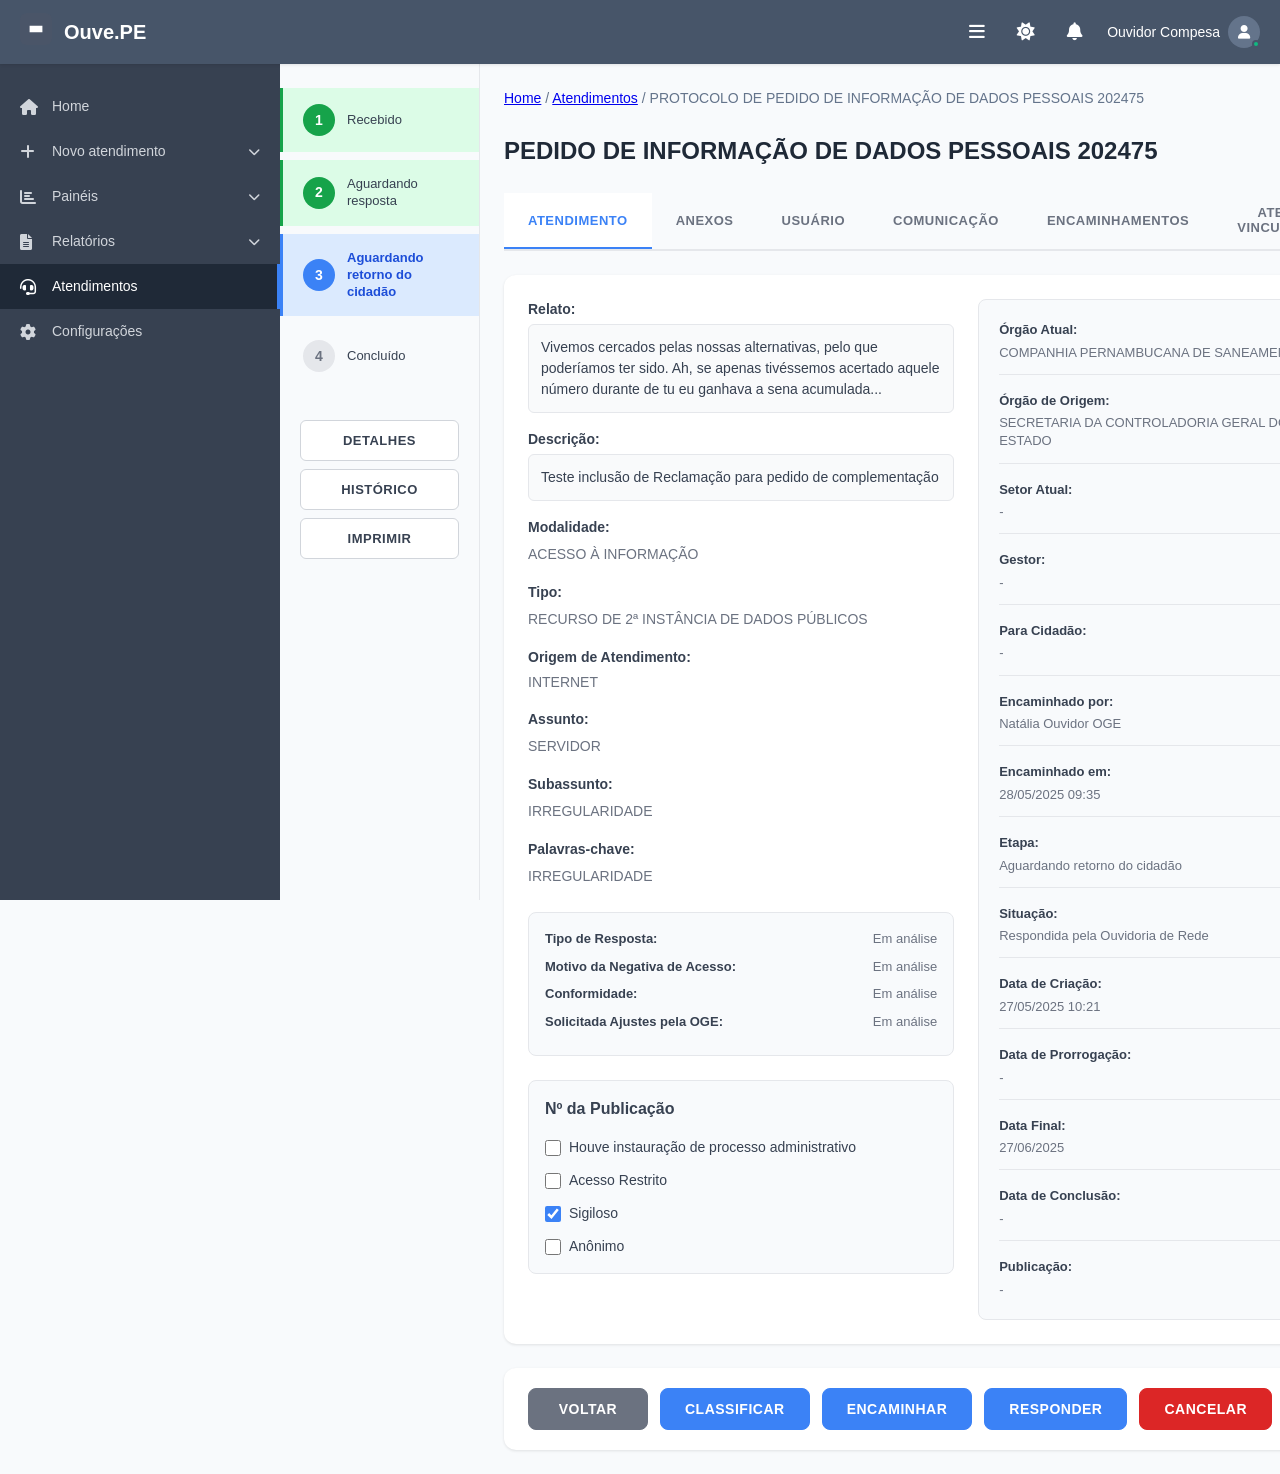
==== commit a96cc5ad: "create complete extension" ====
--- a/workspace/mockup/detalhes.html
+++ b/workspace/mockup/detalhes.html
@@ -139,24 +139,6 @@
                                         Vivemos cercados pelas nossas alternativas, pelo que poderíamos ter sido.
                                         Ah, se apenas tivéssemos acertado aquele número durante de tu eu ganhava a sena acumulada...
                                     </div>
-                                    <!-- Badges de Análise IA -->
-                                    <div class="ai-analysis-badges">
-                                        <span class="ai-badge sentiment-neutral" title="Análise de Sentimento - 75% confiança">
-                                            <i class="fas fa-brain"></i> Sentimento: Neutro
-                                        </span>
-                                        <span class="ai-badge urgency-low" title="Análise de Urgência - 80% confiança">
-                                            <i class="fas fa-exclamation-triangle"></i> Urgência: Baixa
-                                        </span>
-                                        <span class="ai-badge veracity-high" title="Análise de Veracidade - 85% confiança">
-                                            <i class="fas fa-shield-check"></i> Veracidade: 85%
-                                        </span>
-                                        <span class="ai-badge language-normal" title="Análise de Linguagem">
-                                            <i class="fas fa-comment"></i> Linguagem: Normal
-                                        </span>
-                                        <button class="ai-badge duplicates-found" onclick="showSimilarCases()" title="2 manifestações similares encontradas">
-                                            <i class="fas fa-copy"></i> 2 Similares (78%, 65%)
-                                        </button>
-                                    </div>
                                 </div>
 
                                 <div class="detail-row">
@@ -168,7 +150,7 @@
 
                                 <div class="detail-row">
                                     <label>Modalidade:</label>
-                                    <div class="field-with-ai">
+                                    <div class="field-with-ai" data-field="modalidade">
                                         <span id="modalidade" class="editable-field">ACESSO À INFORMAÇÃO</span>
                                         <select id="modalidade-select" class="edit-field" style="display: none;">
                                             <option value="ACESSO À INFORMAÇÃO">ACESSO À INFORMAÇÃO</option>
@@ -177,31 +159,12 @@
                                             <option value="SUGESTÃO">SUGESTÃO</option>
                                             <option value="ELOGIO">ELOGIO</option>
                                         </select>
-                                        <div class="ai-suggestion" id="modalidade-suggestion">
-                                            <div class="ai-suggestion-content">
-                                                <i class="fas fa-robot"></i>
-                                                <span class="suggestion-label">IA sugere:</span>
-                                                <span class="suggestion-value">MANIFESTAÇÃO</span>
-                                                <span class="suggestion-confidence">(90%)</span>
-                                            </div>
-                                            <div class="ai-suggestion-actions">
-                                                <button class="ai-btn accept" onclick="acceptAISuggestion('modalidade', 'MANIFESTAÇÃO')" title="Aceitar sugestão">
-                                                    <i class="fas fa-check"></i>
-                                                </button>
-                                                <button class="ai-btn reject" onclick="rejectAISuggestion('modalidade')" title="Rejeitar sugestão">
-                                                    <i class="fas fa-times"></i>
-                                                </button>
-                                                <button class="ai-btn explain" onclick="explainAISuggestion('modalidade')" title="Por que a IA sugere isso?">
-                                                    <i class="fas fa-question-circle"></i>
-                                                </button>
-                                            </div>
-                                        </div>
                                     </div>
                                 </div>
 
                                 <div class="detail-row">
                                     <label>Tipo:</label>
-                                    <div class="field-with-ai">
+                                    <div class="field-with-ai" data-field="tipo">
                                         <span id="tipo" class="editable-field">PEDIDO DE INFORMAÇÃO DE DADOS PESSOAIS</span>
                                         <select id="tipo-select" class="edit-field" style="display: none;">
                                             <option value="PEDIDO DE INFORMAÇÃO DE DADOS PESSOAIS">PEDIDO DE INFORMAÇÃO DE DADOS PESSOAIS</option>
@@ -210,25 +173,6 @@
                                             <option value="RECURSO DE 2ª INSTÂNCIA">RECURSO DE 2ª INSTÂNCIA</option>
                                             <option value="RECLAMAÇÃO">RECLAMAÇÃO</option>
                                         </select>
-                                        <div class="ai-suggestion" id="tipo-suggestion">
-                                            <div class="ai-suggestion-content">
-                                                <i class="fas fa-robot"></i>
-                                                <span class="suggestion-label">IA sugere:</span>
-                                                <span class="suggestion-value">SUGESTÃO</span>
-                                                <span class="suggestion-confidence">(85%)</span>
-                                            </div>
-                                            <div class="ai-suggestion-actions">
-                                                <button class="ai-btn accept" onclick="acceptAISuggestion('tipo', 'SUGESTÃO')" title="Aceitar sugestão">
-                                                    <i class="fas fa-check"></i>
-                                                </button>
-                                                <button class="ai-btn reject" onclick="rejectAISuggestion('tipo')" title="Rejeitar sugestão">
-                                                    <i class="fas fa-times"></i>
-                                                </button>
-                                                <button class="ai-btn explain" onclick="explainAISuggestion('tipo')" title="Por que a IA sugere isso?">
-                                                    <i class="fas fa-question-circle"></i>
-                                                </button>
-                                            </div>
-                                        </div>
                                     </div>
                                 </div>
 
@@ -246,7 +190,7 @@
 
                                 <div class="detail-row">
                                     <label>Assunto:</label>
-                                    <div class="field-with-ai">
+                                    <div class="field-with-ai" data-field="assunto">
                                         <span id="assunto" class="editable-field">SERVIDOR</span>
                                         <select id="assunto-select" class="edit-field" style="display: none;">
                                             <option value="SERVIDOR">SERVIDOR</option>
@@ -255,31 +199,12 @@
                                             <option value="INFRAESTRUTURA">INFRAESTRUTURA</option>
                                             <option value="OUTROS">OUTROS</option>
                                         </select>
-                                        <div class="ai-suggestion" id="assunto-suggestion">
-                                            <div class="ai-suggestion-content">
-                                                <i class="fas fa-robot"></i>
-                                                <span class="suggestion-label">IA sugere:</span>
-                                                <span class="suggestion-value">ATENDIMENTO</span>
-                                                <span class="suggestion-confidence">(82%)</span>
-                                            </div>
-                                            <div class="ai-suggestion-actions">
-                                                <button class="ai-btn accept" onclick="acceptAISuggestion('assunto', 'ATENDIMENTO')" title="Aceitar sugestão">
-                                                    <i class="fas fa-check"></i>
-                                                </button>
-                                                <button class="ai-btn reject" onclick="rejectAISuggestion('assunto')" title="Rejeitar sugestão">
-                                                    <i class="fas fa-times"></i>
-                                                </button>
-                                                <button class="ai-btn explain" onclick="explainAISuggestion('assunto')" title="Por que a IA sugere isso?">
-                                                    <i class="fas fa-question-circle"></i>
-                                                </button>
-                                            </div>
-                                        </div>
                                     </div>
                                 </div>
 
                                 <div class="detail-row">
                                     <label>Subassunto:</label>
-                                    <div class="field-with-ai">
+                                    <div class="field-with-ai" data-field="subassunto">
                                         <span id="subassunto" class="editable-field">IRREGULARIDADE</span>
                                         <select id="subassunto-select" class="edit-field" style="display: none;">
                                             <option value="IRREGULARIDADE">IRREGULARIDADE</option>
@@ -288,52 +213,14 @@
                                             <option value="TRANSPARÊNCIA">TRANSPARÊNCIA</option>
                                             <option value="OUTROS">OUTROS</option>
                                         </select>
-                                        <div class="ai-suggestion" id="subassunto-suggestion">
-                                            <div class="ai-suggestion-content">
-                                                <i class="fas fa-robot"></i>
-                                                <span class="suggestion-label">IA sugere:</span>
-                                                <span class="suggestion-value">DESEMPENHO</span>
-                                                <span class="suggestion-confidence">(88%)</span>
-                                            </div>
-                                            <div class="ai-suggestion-actions">
-                                                <button class="ai-btn accept" onclick="acceptAISuggestion('subassunto', 'DESEMPENHO')" title="Aceitar sugestão">
-                                                    <i class="fas fa-check"></i>
-                                                </button>
-                                                <button class="ai-btn reject" onclick="rejectAISuggestion('subassunto')" title="Rejeitar sugestão">
-                                                    <i class="fas fa-times"></i>
-                                                </button>
-                                                <button class="ai-btn explain" onclick="explainAISuggestion('subassunto')" title="Por que a IA sugere isso?">
-                                                    <i class="fas fa-question-circle"></i>
-                                                </button>
-                                            </div>
-                                        </div>
                                     </div>
                                 </div>
 
                                 <div class="detail-row">
                                     <label>Palavras-chave:</label>
-                                    <div class="field-with-ai">
+                                    <div class="field-with-ai" data-field="palavras-chave">
                                         <span id="palavras-chave" class="editable-field">IRREGULARIDADE</span>
                                         <input type="text" id="palavras-chave-input" class="edit-field" value="IRREGULARIDADE" style="display: none;">
-                                        <div class="ai-suggestion" id="palavras-chave-suggestion">
-                                            <div class="ai-suggestion-content">
-                                                <i class="fas fa-robot"></i>
-                                                <span class="suggestion-label">IA sugere:</span>
-                                                <span class="suggestion-value">atendimento, demora, serviço público, eficiência</span>
-                                                <span class="suggestion-confidence">(90%)</span>
-                                            </div>
-                                            <div class="ai-suggestion-actions">
-                                                <button class="ai-btn accept" onclick="acceptAISuggestion('palavras-chave', 'atendimento, demora, serviço público, eficiência')" title="Aceitar sugestão">
-                                                    <i class="fas fa-check"></i>
-                                                </button>
-                                                <button class="ai-btn reject" onclick="rejectAISuggestion('palavras-chave')" title="Rejeitar sugestão">
-                                                    <i class="fas fa-times"></i>
-                                                </button>
-                                                <button class="ai-btn explain" onclick="explainAISuggestion('palavras-chave')" title="Por que a IA sugere isso?">
-                                                    <i class="fas fa-question-circle"></i>
-                                                </button>
-                                            </div>
-                                        </div>
                                     </div>
                                 </div>
                             </div>
@@ -433,79 +320,6 @@
 
                         <!-- Right Column -->
                         <div class="right-column">
-                            <!-- Painel de Análise IA -->
-                            <div class="ai-analysis-panel">
-                                <div class="panel-header">
-                                    <i class="fas fa-robot"></i>
-                                    <h3>Análise Inteligente</h3>
-                                    <span class="ai-status online">IA Online</span>
-                                </div>
-                                
-                                <div class="ai-section">
-                                    <h4><i class="fas fa-crosshairs"></i> Encaminhamento Sugerido</h4>
-                                    <div class="ai-recommendation">
-                                        <div class="recommendation-item">
-                                            <span class="rec-label">Órgão:</span>
-                                            <span class="rec-value">SECRETARIA DE DESENVOLVIMENTO SOCIAL</span>
-                                            <span class="rec-confidence">80%</span>
-                                        </div>
-                                        <div class="recommendation-item">
-                                            <span class="rec-label">Setor:</span>
-                                            <span class="rec-value">DIRETORIA DE ATENDIMENTO AO CIDADÃO</span>
-                                            <span class="rec-confidence">75%</span>
-                                        </div>
-                                        <button class="ai-apply-btn" onclick="applyForwardingSuggestion()">
-                                            <i class="fas fa-magic"></i> Aplicar Sugestão
-                                        </button>
-                                    </div>
-                                </div>
-
-                                <div class="ai-section">
-                                    <h4><i class="fas fa-chart-line"></i> Scores de Análise</h4>
-                                    <div class="ai-scores">
-                                        <div class="score-item">
-                                            <span class="score-label">Prioridade</span>
-                                            <div class="score-bar">
-                                                <div class="score-fill low" style="width: 30%"></div>
-                                            </div>
-                                            <span class="score-value">Baixa (30%)</span>
-                                        </div>
-                                        <div class="score-item">
-                                            <span class="score-label">Complexidade</span>
-                                            <div class="score-bar">
-                                                <div class="score-fill medium" style="width: 60%"></div>
-                                            </div>
-                                            <span class="score-value">Média (60%)</span>
-                                        </div>
-                                        <div class="score-item">
-                                            <span class="score-label">Confiabilidade</span>
-                                            <div class="score-bar">
-                                                <div class="score-fill high" style="width: 85%"></div>
-                                            </div>
-                                            <span class="score-value">Alta (85%)</span>
-                                        </div>
-                                    </div>
-                                </div>
-
-                                <div class="ai-section">
-                                    <h4><i class="fas fa-lightbulb"></i> Insights da IA</h4>
-                                    <div class="ai-insights">
-                                        <div class="insight-item">
-                                            <i class="fas fa-info-circle"></i>
-                                            <span>Manifestação similar à <strong>2 casos</strong> dos últimos 30 dias</span>
-                                        </div>
-                                        <div class="insight-item">
-                                            <i class="fas fa-clock"></i>
-                                            <span>Tempo médio de resolução: <strong>7 dias</strong></span>
-                                        </div>
-                                        <div class="insight-item">
-                                            <i class="fas fa-user-check"></i>
-                                            <span>Taxa de satisfação histórica: <strong>89%</strong></span>
-                                        </div>
-                                    </div>
-                                </div>
-                            </div>
-
                             <div class="info-panel">
                                 <div class="info-row">
                                     <label>Órgão Atual:</label>
@@ -629,100 +443,6 @@
         </main>
     </div>
 
-    <!-- Modal de Manifestações Similares -->
-    <div id="similar-cases-modal" class="modal-overlay" style="display: none;">
-        <div class="modal-content similar-cases-content">
-            <div class="modal-header">
-                <h3><i class="fas fa-copy"></i> Manifestações Similares Encontradas</h3>
-                <button class="modal-close" onclick="closeSimilarCasesModal()">×</button>
-            </div>
-            
-            <div class="modal-body">
-                <div class="similar-case-item">
-                    <div class="case-header">
-                        <span class="case-protocol">Protocolo: 202443</span>
-                        <span class="similarity-badge high">78% Similar</span>
-                    </div>
-                    <div class="case-content">
-                        <p><strong>Relato:</strong> Vivemos limitados pelas nossas escolhas, pelo que poderíamos ter conquistado. Ah, se apenas tivéssemos escolhido os números certos na loteria...</p>
-                        <div class="case-meta">
-                            <span><i class="fas fa-calendar"></i> 15/05/2025</span>
-                            <span><i class="fas fa-user"></i> João Santos</span>
-                            <span><i class="fas fa-building"></i> SEC. DESENVOLVIMENTO SOCIAL</span>
-                        </div>
-                    </div>
-                </div>
-
-                <div class="similar-case-item">
-                    <div class="case-header">
-                        <span class="case-protocol">Protocolo: 202398</span>
-                        <span class="similarity-badge medium">65% Similar</span>
-                    </div>
-                    <div class="case-content">
-                        <p><strong>Relato:</strong> Sempre pensamos nas oportunidades perdidas, no que poderia ter sido diferente. Se ao menos tivéssemos tentado aquela oportunidade...</p>
-                        <div class="case-meta">
-                            <span><i class="fas fa-calendar"></i> 12/05/2025</span>
-                            <span><i class="fas fa-user"></i> Maria Oliveira</span>
-                            <span><i class="fas fa-building"></i> SEC. EDUCAÇÃO</span>
-                        </div>
-                    </div>
-                </div>
-
-                <div class="duplicate-action">
-                    <p><i class="fas fa-exclamation-triangle"></i> <strong>Atenção:</strong> Manifestações com similaridade acima de 95% são consideradas duplicatas e devem ser analisadas para possível cancelamento.</p>
-                    <button class="action-btn secondary" onclick="markAsDuplicate()">
-                        <i class="fas fa-ban"></i> Marcar como Duplicata
-                    </button>
-                    <button class="action-btn primary" onclick="linkCases()">
-                        <i class="fas fa-link"></i> Vincular Casos
-                    </button>
-                </div>
-            </div>
-
-            <div class="modal-footer">
-                <button class="modal-btn secondary" onclick="closeSimilarCasesModal()">FECHAR</button>
-            </div>
-        </div>
-    </div>
-
-    <!-- Modal de Explicação IA -->
-    <div id="ai-explanation-modal" class="modal-overlay" style="display: none;">
-        <div class="modal-content ai-explanation-content">
-            <div class="modal-header">
-                <h3><i class="fas fa-robot"></i> Explicação da IA</h3>
-                <button class="modal-close" onclick="closeExplanationModal()">×</button>
-            </div>
-            
-            <div class="modal-body">
-                <div class="explanation-section">
-                    <h4>Por que a IA sugere esta classificação?</h4>
-                    <div id="ai-explanation-content">
-                        <!-- Conteúdo será preenchido dinamicamente -->
-                    </div>
-                </div>
-
-                <div class="explanation-section">
-                    <h4>Fatores considerados:</h4>
-                    <ul id="ai-factors-list">
-                        <!-- Lista será preenchida dinamicamente -->
-                    </ul>
-                </div>
-
-                <div class="explanation-section">
-                    <h4>Casos similares analisados:</h4>
-                    <div id="ai-similar-examples">
-                        <!-- Exemplos serão preenchidos dinamicamente -->
-                    </div>
-                </div>
-            </div>
-
-            <div class="modal-footer">
-                <button class="modal-btn secondary" onclick="closeExplanationModal()">FECHAR</button>
-                <button class="modal-btn primary" onclick="provideFeedback()">FORNECER FEEDBACK</button>
-            </div>
-        </div>
-    </div>
-
     <!-- Modal de Resposta -->
     <div id="response-modal" class="modal-overlay" style="display: none;">
         <div class="modal-content">
@@ -734,39 +454,18 @@
             <div class="modal-body">
                 <div class="modal-form-row">
                     <div class="form-group">
-                        <label for="tipo-resposta">Tipo de Resposta *</label>
-                        <div class="field-with-ai">
-                            <select id="tipo-resposta" required>
-                                <option value="">Selecione...</option>
-                                <option value="parcial">Parcial</option>
-                                <option value="final">Final</option>
-                                <option value="complementacao">Complementação do Cidadão</option>
-                            </select>
-                            <div class="ai-suggestion modal-ai-suggestion" id="tipo-resposta-suggestion">
-                                <div class="ai-suggestion-content">
-                                    <i class="fas fa-robot"></i>
-                                    <span class="suggestion-label">IA sugere:</span>
-                                    <span class="suggestion-value">Final</span>
-                                    <span class="suggestion-confidence">(92%)</span>
-                                </div>
-                                <div class="ai-suggestion-actions">
-                                    <button class="ai-btn accept" onclick="acceptResponseAISuggestion('tipo-resposta', 'final')" title="Aceitar sugestão">
-                                        <i class="fas fa-check"></i>
-                                    </button>
-                                    <button class="ai-btn reject" onclick="rejectResponseAISuggestion('tipo-resposta')" title="Rejeitar sugestão">
-                                        <i class="fas fa-times"></i>
-                                    </button>
-                                    <button class="ai-btn explain" onclick="explainResponseAISuggestion('tipo-resposta')" title="Por que a IA sugere isso?">
-                                        <i class="fas fa-question-circle"></i>
-                                    </button>
-                                </div>
-                            </div>
-                        </div>
+                        <label for="modal-tipo-resposta">Tipo de Resposta *</label>
+                        <select id="modal-tipo-resposta" required>
+                            <option value="">Selecione...</option>
+                            <option value="parcial">Parcial</option>
+                            <option value="final">Final</option>
+                            <option value="complementacao">Complementação do Cidadão</option>
+                        </select>
                     </div>
                     
                     <div class="form-group">
-                        <label for="para-cidadao">Para Cidadão</label>
-                        <select id="para-cidadao">
+                        <label for="modal-para-cidadao">Para Cidadão</label>
+                        <select id="modal-para-cidadao">
                             <option value="">Selecione...</option>
                             <option value="sim">Sim</option>
                             <option value="nao">Não</option>
@@ -776,65 +475,26 @@
 
                 <div class="form-group full-width">
                     <label for="modelo-resposta">Modelo de Resposta</label>
-                    <div class="field-with-ai">
-                        <select id="modelo-resposta">
-                            <option value="">Selecione...</option>
-                            <option value="manifestacao-encaminhamento-externo">MANIFESTAÇÃO - ENCAMINHAMENTO EXTERNO PARA ÓRGÃO COMPETENTE</option>
-                            <option value="manifestacao-encaminhamento-gestor">MANIFESTAÇÃO - ENCAMINHAMENTO PARA O GESTOR COMPETENTE</option>
-                            <option value="manifestacao-prorrogacao">MANIFESTAÇÃO - PRORROGAÇÃO</option>
-                            <option value="manifestacao-resposta-conclusiva-cidadao">MANIFESTAÇÃO - RESPOSTA CONCLUSIVA AO CIDADÃO</option>
-                            <option value="manifestacao-resposta-conclusiva-falta">MANIFESTAÇÃO - RESPOSTA CONCLUSIVA POR FALTA DE COMPLEMENTAÇÃO</option>
-                            <option value="manifestacao-resposta-parcial">MANIFESTAÇÃO - RESPOSTA PARCIAL INFORMANDO ENCAMINHAMENTO INTERNO - CIDADÃO</option>
-                            <option value="manifestacao-solicitacao-complementacao">MANIFESTAÇÃO - SOLICITAÇÃO DE COMPLEMENTAÇÃO</option>
-                            <option value="pai-conclusao-pedido">PAI - CONCLUSÃO DE PEDIDO DE ACESSO À INFORMAÇÃO</option>
-                            <option value="pai-encaminhamento-administrativa">PAI - ENCAMINHAMENTO PARA AUT ADMINISTRATIVA</option>
-                            <option value="pai-encaminhamento-gestor">PAI - ENCAMINHAMENTO PARA O GESTOR COMPETENTE</option>
-                            <option value="pai-justificativa-prorrogacao">PAI - JUSTIFICATIVA DE PRORROGAÇÃO DE PAI PARA CIDADÃO</option>
-                            <option value="pai-resposta-parcial">PAI - RESPOSTA PARCIAL AO CIDADÃO DO ENCAMINHAMENTO PARA SETOR</option>
-                        </select>
-                        <div class="ai-suggestion modal-ai-suggestion" id="modelo-resposta-suggestion">
-                            <div class="ai-suggestion-content">
-                                <i class="fas fa-robot"></i>
-                                <span class="suggestion-label">IA sugere:</span>
-                                <span class="suggestion-value">MANIFESTAÇÃO - RESPOSTA CONCLUSIVA AO CIDADÃO</span>
-                                <span class="suggestion-confidence">(88%)</span>
-                            </div>
-                            <div class="ai-suggestion-actions">
-                                <button class="ai-btn accept" onclick="acceptResponseAISuggestion('modelo-resposta', 'manifestacao-resposta-conclusiva-cidadao')" title="Aceitar sugestão">
-                                    <i class="fas fa-check"></i>
-                                </button>
-                                <button class="ai-btn reject" onclick="rejectResponseAISuggestion('modelo-resposta')" title="Rejeitar sugestão">
-                                    <i class="fas fa-times"></i>
-                                </button>
-                                <button class="ai-btn explain" onclick="explainResponseAISuggestion('modelo-resposta')" title="Por que a IA sugere isso?">
-                                    <i class="fas fa-question-circle"></i>
-                                </button>
-                            </div>
-                        </div>
-                    </div>
+                    <select id="modelo-resposta">
+                        <option value="">Selecione...</option>
+                        <option value="manifestacao-encaminhamento-externo">MANIFESTAÇÃO - ENCAMINHAMENTO EXTERNO PARA ÓRGÃO COMPETENTE</option>
+                        <option value="manifestacao-encaminhamento-gestor">MANIFESTAÇÃO - ENCAMINHAMENTO PARA O GESTOR COMPETENTE</option>
+                        <option value="manifestacao-prorrogacao">MANIFESTAÇÃO - PRORROGAÇÃO</option>
+                        <option value="manifestacao-resposta-conclusiva-cidadao">MANIFESTAÇÃO - RESPOSTA CONCLUSIVA AO CIDADÃO</option>
+                        <option value="manifestacao-resposta-conclusiva-falta">MANIFESTAÇÃO - RESPOSTA CONCLUSIVA POR FALTA DE COMPLEMENTAÇÃO</option>
+                        <option value="manifestacao-resposta-parcial">MANIFESTAÇÃO - RESPOSTA PARCIAL INFORMANDO ENCAMINHAMENTO INTERNO - CIDADÃO</option>
+                        <option value="manifestacao-solicitacao-complementacao">MANIFESTAÇÃO - SOLICITAÇÃO DE COMPLEMENTAÇÃO</option>
+                        <option value="pai-conclusao-pedido">PAI - CONCLUSÃO DE PEDIDO DE ACESSO À INFORMAÇÃO</option>
+                        <option value="pai-encaminhamento-administrativa">PAI - ENCAMINHAMENTO PARA AUT ADMINISTRATIVA</option>
+                        <option value="pai-encaminhamento-gestor">PAI - ENCAMINHAMENTO PARA O GESTOR COMPETENTE</option>
+                        <option value="pai-justificativa-prorrogacao">PAI - JUSTIFICATIVA DE PRORROGAÇÃO DE PAI PARA CIDADÃO</option>
+                        <option value="pai-resposta-parcial">PAI - RESPOSTA PARCIAL AO CIDADÃO DO ENCAMINHAMENTO PARA SETOR</option>
+                    </select>
                 </div>
 
                 <div class="text-editor">
                     <div class="editor-header">
                         <label>Texto da Resposta</label>
-                        <div class="ai-suggestion modal-ai-suggestion" id="response-text-suggestion">
-                            <div class="ai-suggestion-content">
-                                <i class="fas fa-robot"></i>
-                                <span class="suggestion-label">IA sugere rascunho</span>
-                                <span class="suggestion-confidence">(85%)</span>
-                            </div>
-                            <div class="ai-suggestion-actions">
-                                <button class="ai-btn accept" onclick="acceptResponseTextSuggestion()" title="Aceitar rascunho da IA">
-                                    <i class="fas fa-check"></i>
-                                </button>
-                                <button class="ai-btn reject" onclick="rejectResponseAISuggestion('response-text')" title="Rejeitar rascunho">
-                                    <i class="fas fa-times"></i>
-                                </button>
-                                <button class="ai-btn explain" onclick="explainResponseAISuggestion('response-text')" title="Como a IA gerou este rascunho?">
-                                    <i class="fas fa-question-circle"></i>
-                                </button>
-                            </div>
-                        </div>
                     </div>
                     <div class="editor-toolbar">
                         <button type="button" class="editor-btn" title="Negrito">
@@ -867,4 +527,4 @@
     <script src="script.js"></script>
     <script src="detalhes.js"></script>
 </body>
-</html> +</html>
--- a/workspace/mockup/detalhes.css
+++ b/workspace/mockup/detalhes.css
@@ -235,6 +235,11 @@
     border: 1px solid #e5e7eb;
 }
 
+/* Field with AI - container base (mantido para a extensão) */
+.field-with-ai {
+    position: relative;
+}
+
 /* Response Section */
 .response-section {
     padding: 16px;
@@ -559,471 +564,6 @@
     border-left: 3px solid #3b82f6;
 }
 
-/* AI Analysis Badges */
-.ai-analysis-badges {
-    margin-top: 12px;
-    display: flex;
-    flex-wrap: wrap;
-    gap: 8px;
-}
-
-.ai-badge {
-    display: inline-flex;
-    align-items: center;
-    gap: 4px;
-    padding: 4px 8px;
-    border-radius: 16px;
-    font-size: 11px;
-    font-weight: 500;
-    border: none;
-    cursor: default;
-    transition: all 0.2s;
-}
-
-.ai-badge i {
-    font-size: 10px;
-}
-
-.ai-badge.sentiment-neutral {
-    background: #e5e7eb;
-    color: #374151;
-}
-
-.ai-badge.sentiment-positive {
-    background: #dcfce7;
-    color: #166534;
-}
-
-.ai-badge.sentiment-negative {
-    background: #fee2e2;
-    color: #991b1b;
-}
-
-.ai-badge.urgency-low {
-    background: #d1fae5;
-    color: #065f46;
-}
-
-.ai-badge.urgency-medium {
-    background: #fef3c7;
-    color: #92400e;
-}
-
-.ai-badge.urgency-high {
-    background: #fee2e2;
-    color: #991b1b;
-}
-
-.ai-badge.veracity-high {
-    background: #dcfce7;
-    color: #166534;
-}
-
-.ai-badge.veracity-medium {
-    background: #fef3c7;
-    color: #92400e;
-}
-
-.ai-badge.veracity-low {
-    background: #fee2e2;
-    color: #991b1b;
-}
-
-.ai-badge.language-normal {
-    background: #e0e7ff;
-    color: #3730a3;
-}
-
-.ai-badge.language-aggressive {
-    background: #fee2e2;
-    color: #991b1b;
-}
-
-.ai-badge.duplicates-found {
-    background: #fef3c7;
-    color: #92400e;
-    cursor: pointer;
-}
-
-.ai-badge.duplicates-found:hover {
-    background: #fed7aa;
-    transform: translateY(-1px);
-}
-
-/* Field with AI suggestions */
-.field-with-ai {
-    position: relative;
-}
-
-.ai-suggestion {
-    margin-top: 8px;
-    padding: 12px;
-    background: #f8faff;
-    border: 1px solid #e0e7ff;
-    border-radius: 8px;
-    display: flex;
-    justify-content: space-between;
-    align-items: center;
-}
-
-.ai-suggestion-content {
-    display: flex;
-    align-items: center;
-    gap: 8px;
-    flex: 1;
-}
-
-.ai-suggestion-content i {
-    color: #3b82f6;
-    font-size: 14px;
-}
-
-.suggestion-label {
-    color: #6b7280;
-    font-size: 12px;
-}
-
-.suggestion-value {
-    font-weight: 600;
-    color: #1f2937;
-}
-
-.suggestion-confidence {
-    color: #16a34a;
-    font-size: 12px;
-    font-weight: 500;
-}
-
-.ai-suggestion-actions {
-    display: flex;
-    gap: 4px;
-}
-
-.ai-btn {
-    width: 28px;
-    height: 28px;
-    border-radius: 6px;
-    border: none;
-    cursor: pointer;
-    display: flex;
-    align-items: center;
-    justify-content: center;
-    transition: all 0.2s;
-    font-size: 12px;
-}
-
-.ai-btn.accept {
-    background: #dcfce7;
-    color: #166534;
-}
-
-.ai-btn.accept:hover {
-    background: #bbf7d0;
-}
-
-.ai-btn.reject {
-    background: #fee2e2;
-    color: #991b1b;
-}
-
-.ai-btn.reject:hover {
-    background: #fecaca;
-}
-
-.ai-btn.explain {
-    background: #e0e7ff;
-    color: #3730a3;
-}
-
-.ai-btn.explain:hover {
-    background: #c7d2fe;
-}
-
-/* AI Analysis Panel */
-.ai-analysis-panel {
-    background: white;
-    border-radius: 8px;
-    border: 1px solid #e5e7eb;
-    margin-bottom: 20px;
-    overflow: hidden;
-}
-
-.panel-header {
-    background: linear-gradient(135deg, #3b82f6 0%, #1d4ed8 100%);
-    color: white;
-    padding: 16px;
-    display: flex;
-    align-items: center;
-    justify-content: space-between;
-}
-
-.panel-header i {
-    font-size: 18px;
-}
-
-.panel-header h3 {
-    margin: 0;
-    font-size: 16px;
-    font-weight: 600;
-    display: flex;
-    align-items: center;
-    gap: 8px;
-}
-
-.ai-status {
-    padding: 4px 8px;
-    border-radius: 12px;
-    font-size: 11px;
-    font-weight: 500;
-}
-
-.ai-status.online {
-    background: rgba(34, 197, 94, 0.2);
-    color: #16a34a;
-}
-
-.ai-section {
-    padding: 16px;
-    border-bottom: 1px solid #f3f4f6;
-}
-
-.ai-section:last-child {
-    border-bottom: none;
-}
-
-.ai-section h4 {
-    margin: 0 0 12px 0;
-    font-size: 14px;
-    font-weight: 600;
-    color: #374151;
-    display: flex;
-    align-items: center;
-    gap: 6px;
-}
-
-.ai-recommendation {
-    space-y: 8px;
-}
-
-.recommendation-item {
-    display: flex;
-    justify-content: space-between;
-    align-items: center;
-    padding: 8px 0;
-}
-
-.rec-label {
-    font-weight: 500;
-    color: #6b7280;
-    font-size: 12px;
-}
-
-.rec-value {
-    flex: 1;
-    margin: 0 8px;
-    font-size: 12px;
-    color: #1f2937;
-}
-
-.rec-confidence {
-    background: #dcfce7;
-    color: #166534;
-    padding: 2px 6px;
-    border-radius: 8px;
-    font-size: 10px;
-    font-weight: 600;
-}
-
-.ai-apply-btn {
-    width: 100%;
-    margin-top: 12px;
-    padding: 8px 12px;
-    background: #3b82f6;
-    color: white;
-    border: none;
-    border-radius: 6px;
-    font-size: 12px;
-    font-weight: 500;
-    cursor: pointer;
-    transition: background 0.2s;
-}
-
-.ai-apply-btn:hover {
-    background: #2563eb;
-}
-
-.ai-scores {
-    space-y: 12px;
-}
-
-.score-item {
-    margin-bottom: 12px;
-}
-
-.score-label {
-    display: block;
-    font-size: 12px;
-    color: #6b7280;
-    margin-bottom: 4px;
-}
-
-.score-bar {
-    width: 100%;
-    height: 6px;
-    background: #f3f4f6;
-    border-radius: 3px;
-    overflow: hidden;
-}
-
-.score-fill {
-    height: 100%;
-    transition: width 0.3s ease;
-}
-
-.score-fill.low {
-    background: #fbbf24;
-}
-
-.score-fill.medium {
-    background: #f59e0b;
-}
-
-.score-fill.high {
-    background: #16a34a;
-}
-
-.score-value {
-    font-size: 11px;
-    color: #374151;
-    margin-left: 8px;
-}
-
-.ai-insights {
-    space-y: 8px;
-}
-
-.insight-item {
-    display: flex;
-    align-items: flex-start;
-    gap: 8px;
-    padding: 8px 0;
-    font-size: 12px;
-    color: #6b7280;
-}
-
-.insight-item i {
-    color: #3b82f6;
-    margin-top: 2px;
-    font-size: 11px;
-}
-
-/* Similar Cases Modal */
-.similar-cases-content {
-    max-width: 800px;
-}
-
-.similar-case-item {
-    border: 1px solid #e5e7eb;
-    border-radius: 8px;
-    margin-bottom: 16px;
-    overflow: hidden;
-}
-
-.case-header {
-    background: #f9fafb;
-    padding: 12px 16px;
-    display: flex;
-    justify-content: space-between;
-    align-items: center;
-    border-bottom: 1px solid #e5e7eb;
-}
-
-.case-protocol {
-    font-weight: 600;
-    color: #1f2937;
-}
-
-.similarity-badge {
-    padding: 4px 8px;
-    border-radius: 12px;
-    font-size: 11px;
-    font-weight: 600;
-}
-
-.similarity-badge.high {
-    background: #fee2e2;
-    color: #991b1b;
-}
-
-.similarity-badge.medium {
-    background: #fef3c7;
-    color: #92400e;
-}
-
-.case-content {
-    padding: 16px;
-}
-
-.case-content p {
-    margin: 0 0 12px 0;
-    line-height: 1.5;
-}
-
-.case-meta {
-    display: flex;
-    gap: 16px;
-    font-size: 12px;
-    color: #6b7280;
-}
-
-.case-meta span {
-    display: flex;
-    align-items: center;
-    gap: 4px;
-}
-
-.duplicate-action {
-    background: #fef9e7;
-    border: 1px solid #f59e0b;
-    border-radius: 8px;
-    padding: 16px;
-    margin-top: 16px;
-}
-
-.duplicate-action p {
-    margin: 0 0 12px 0;
-    color: #92400e;
-}
-
-.duplicate-action .action-btn {
-    margin-right: 8px;
-}
-
-/* AI Explanation Modal */
-.ai-explanation-content {
-    max-width: 600px;
-}
-
-.explanation-section {
-    margin-bottom: 20px;
-}
-
-.explanation-section h4 {
-    color: #1f2937;
-    margin-bottom: 8px;
-    font-size: 14px;
-}
-
-.explanation-section ul {
-    margin: 0;
-    padding-left: 20px;
-}
-
-.explanation-section li {
-    margin-bottom: 4px;
-    color: #6b7280;
-}
-
 /* Modal de Resposta */
 .modal-overlay {
     position: fixed;
@@ -1292,6 +832,11 @@
     background-color: #fef2f2;
 }
 
+.notification-warning {
+    border-left-color: #f59e0b;
+    background-color: #fffbeb;
+}
+
 .notification button {
     background: none;
     border: none;
@@ -1317,7 +862,6 @@
     }
 }
 
-/* Print Styles */
 /* Editable Fields */
 .editable-field {
     transition: all 0.3s ease;
@@ -1406,20 +950,7 @@
     background-color: #c82333;
 }
 
-/* Modal AI Suggestions */
-.modal-ai-suggestion {
-    position: relative;
-    margin-top: 8px;
-}
-
-.modal-ai-suggestion .suggestion-value {
-    max-width: 250px;
-    display: inline-block;
-    white-space: nowrap;
-    overflow: hidden;
-    text-overflow: ellipsis;
-}
-
+/* Editor Header */
 .editor-header {
     display: flex;
     justify-content: space-between;
@@ -1433,11 +964,7 @@
     margin: 0;
 }
 
-.editor-header .modal-ai-suggestion {
-    margin-top: 0;
-    flex-shrink: 0;
-}
-
+/* Print Styles */
 @media print {
     .header,
     .sidebar,
@@ -1460,4 +987,4 @@
         box-shadow: none;
         border: 1px solid #e5e7eb;
     }
-} +}
